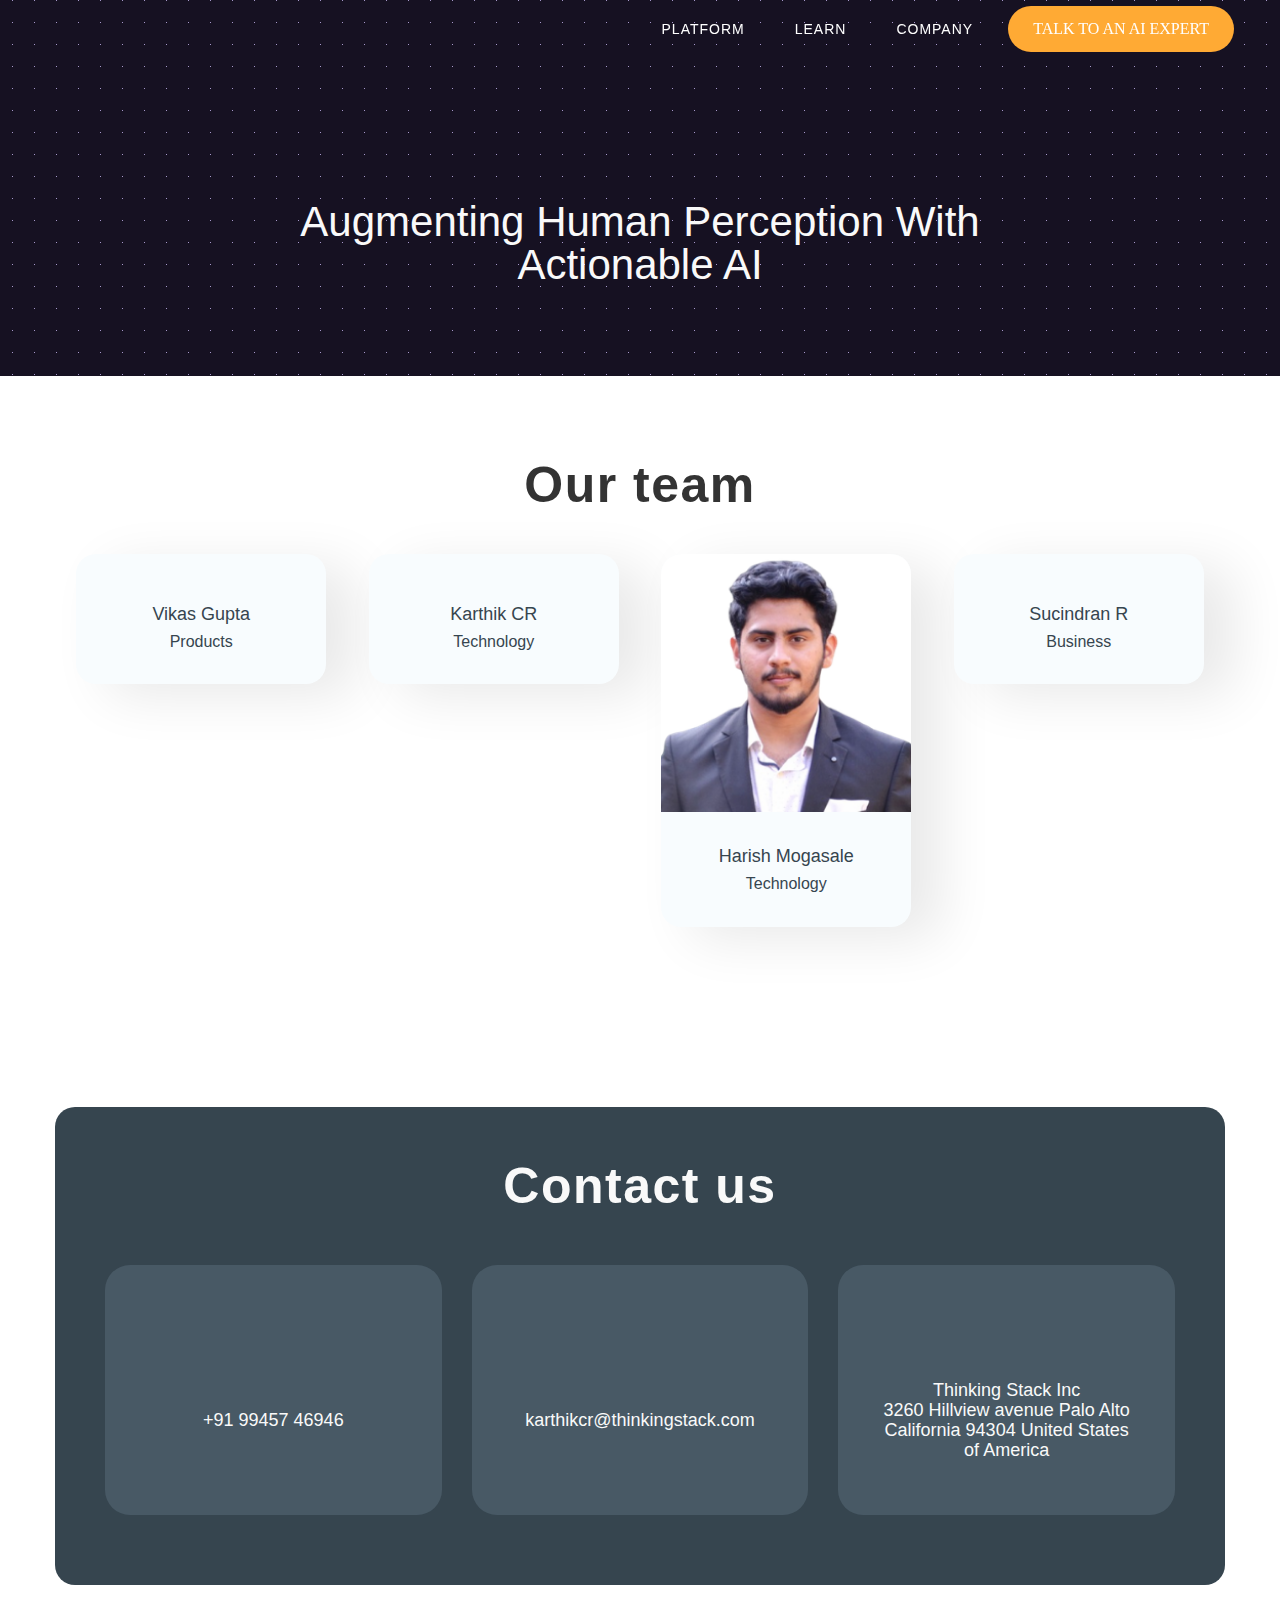
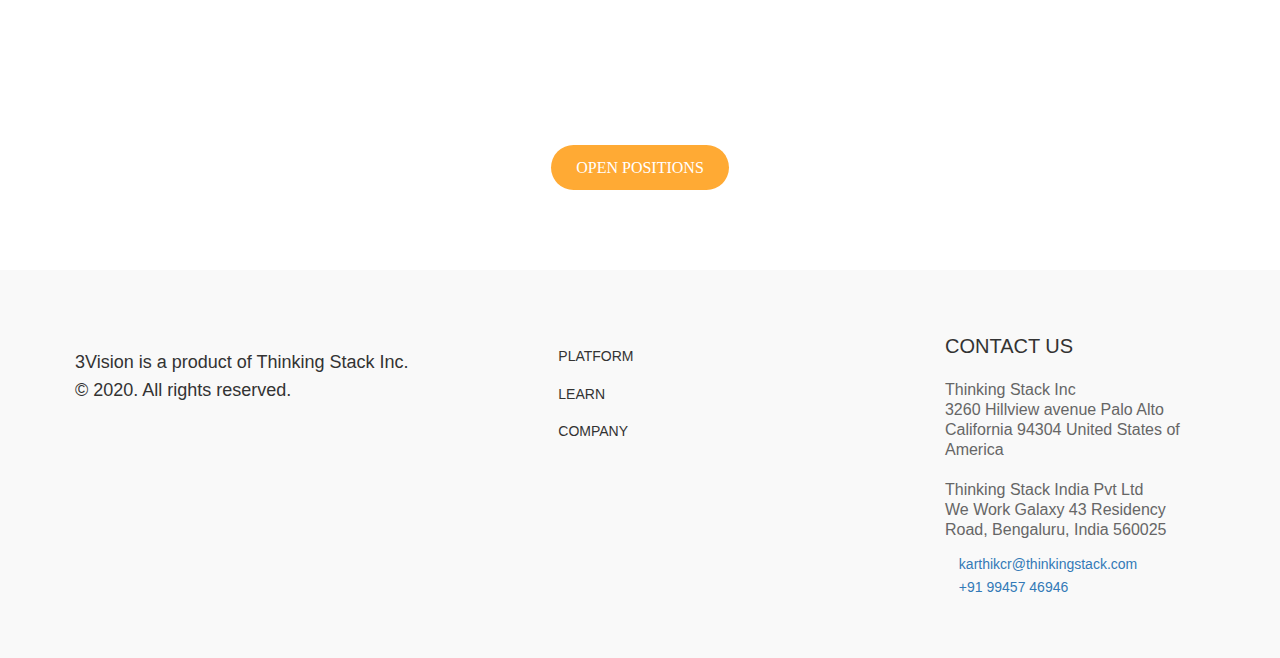
==== company.html @ eea542b2 "up" ====
<!DOCTYPE html>
<html lang="en">

<head>
    <meta charset="UTF-8">
    <meta name="viewport" content="width=device-width, initial-scale=1.0">
    <link rel="stylesheet" href="css/style.css">

    <script src="./js/jquery-1.12.4.js"></script>
    <script src="./js/jquery-ui.js"></script>
    <script src="./js/cutsom.js"></script>
    <title>3VisionAI</title>

</head>

<body>
    <div class="contain">
        <div class="header-about">

            <nav id="navbar">
    <ul class="menu">
        <li class="logo"><a href="./index.html"><img src="./img/logo.png" class="logo" alt=""></a></li>
        <li class="item"><a href="#">Platform</a></li>
        <li class="item"><a href="./index.html#capabilities">Learn</a></li>
        <li class="item"><a href="./company.html">Company</a></li>
        <li class="item btn-main"><a class="btn-main" href="#"><button>Talk to an AI Expert</button> </a></li>
        <li class="toggle"><span class="bars"></span></li>
    </ul>

</nav>

            <div class="banner-content">
                <!-- <div class="banner-title">3Vision</div> -->
                <div class="banner-desc">Augmenting Human Perception With Actionable AI</div>
            </div>
        </div>

        <section class="team">
            <h3 class="heading-main">Our team</h3>

            <div class="container m-t-4">

                <div class="row">


                    <div class="col-sm-3">
                        <div class="team-card">
                            <img src="./img/company/1.png" alt="" width="250px">
                            <div class="member-info">
                                <div class="member-name">
                                    Vikas Gupta
                                </div>
                                <div class="member-role">
                                    Products
                                </div>
                            </div>
                        </div>
                    </div>
                    <div class="col-sm-3">
                        <div class="team-card">
                            <img src="./img/company/2.png" alt="" width="250px">
                            <div class="member-info">
                                <div class="member-name">
                                    Karthik CR
                                </div>
                                <div class="member-role">
                                    Technology
                                </div>
                            </div>
                        </div>
                    </div>
                    <div class="col-sm-3">
                        <div class="team-card">
                            <img src="./img/company/4.png" alt="" width="250px">
                            <div class="member-info">
                                <div class="member-name">
                                    Harish Mogasale
                                </div>
                                <div class="member-role">
                                    Technology
                                </div>
                            </div>
                        </div>
                    </div>
                    <div class="col-sm-3">
                        <div class="team-card">
                            <img src="./img/company/3.png" alt="" width="250px">
                            <div class="member-info">
                                <div class="member-name">
                                    Sucindran R
                                </div>
                                <div class="member-role">
                                    Business
                                </div>
                            </div>
                        </div>
                    </div>

                </div>

            </div>


        </section>

        <section class="contact">
            <div class="container p-t-5 p-r-5 p-b-5 p-l-5">
                <h3 class="heading-main m-b-5">Contact us</h3>
                <div class="row">
                    <div class="col-sm-4">
                        <div class="contact-card">
                            <img src="./img/about/icons/communications.svg" alt="">
                            <div class="tele">+91 99457 46946</div>
                            <!-- <div class="tele">+91 9632153588</div> -->

                        </div>
                    </div>

                    <div class="col-sm-4">
                        <div class="contact-card">
                            <img src="./img/about/icons/note.svg" alt="">
                            <div class="tele">karthikcr@thinkingstack.com</div>
                            <!-- <div class="tele">+support@thinkingstack.com</div> -->
                        </div>
                    </div>

                    <div class="col-sm-4">
                        <div class="contact-card">
                            <img src="./img/about/icons/pointer.svg" alt="">
                            <div class="tele">
                                Thinking Stack Inc<br>
                                3260 Hillview avenue
                                Palo Alto California 94304
                                United States of America
                            </div>


                        </div>
                    </div>
                </div>

            </div>
        </section>

        <section class="open-positions">

            <a class="btn-main" href="https://angel.co/company/thinking-stack"><button>Open Positions</button> </a>

        </section>

        <div class="footer">
    <div class="container-fluid">
        <div class="row">
            <div class="col-sm-4">
                <div class="footer-sec-1">
                    <img class="logo-footer" src="img/logo.png" alt="">
                    <div class="footer-para">
                        3Vision is a product of Thinking Stack Inc.
                        <br>
                        &copy; 2020. All rights reserved.
                    </div>
                    <div class="footer-social">
                        <img src="./img/social-icons/twitter.svg" alt="">
                        <img src="./img/social-icons/linkedin.svg" alt="">
                    </div>
                </div>
            </div>
            <div class="col-sm-offset-1 col-sm-2">
                <div class="footer-sec-2">
                    <div class="site-links">
                        <ul>
                            <li><a href="#">Platform</a></li>
                            <li><a href="#">Learn</a></li>
                            <li><a href="company.html">Company</a></li>
                        </ul>
                    </div>
                </div>
            </div>
            <div class="col-sm-offset-2 col-sm-3">
                <div class="footer-sec-3">
                    <div class="contact-us-container">
                        <div class="contact-text">Contact Us</div>
                        <div class="address">
                            Thinking Stack Inc<br>
                            3260 Hillview avenue
                            Palo Alto California 94304
                            United States of America
                            <br><br>
                            Thinking Stack India Pvt Ltd<br>
                            We Work Galaxy
                            43 Residency Road, Bengaluru, India 560025
                        </div>
                        <div class="contact-option">
                            <div class="email">
                                <span class="m-r-1"><img src="img/contact-icons/close-envelope.svg" alt=""></span>
                                <a href="mailto:karthikcr@thinkingstack.com">karthikcr@thinkingstack.com</a>
                            </div>
                            <div class="tele">
                                <span class="m-r-1"><img src="img/contact-icons/old-typical-phone.svg" alt=""></span>
                                <a href="tel:+91 99457 46946">+91 99457 46946</a>

                            </div>
                        </div>
                    </div>
                </div>
            </div>
        </div>
    </div>
</div>

    </div>
</body>
---- css/style.css ----
/*media query manager


0-600px mobile
600-900px tablet
900-1200px tablet landscape
1200-1800 laptops
1800+ big desktops

*/
/* 
Colors

*/
@font-face {
  font-family: Proxima;
  src: url(./fonts/regular.ttf); }

@font-face {
  font-family: Proxima-semi;
  src: url(./fonts/semi.otf); }

@font-face {
  font-family: Proxima-bold;
  src: url(./fonts/bold.otf); }

@font-face {
  font-family: Proxima-extra;
  src: url(./fonts/extra.otf); }

:root {
  --color-primary:#ffaa34;
  --color-secondary:#0a6cf4;
  --color-black:#333333;
  --shadow-light:box-shadow: 30px 12px 54px 0px rgba(0,0,0,0.09); }

* {
  padding: 0;
  margin: 0; }

*,
*::before,
*::after {
  box-sizing: inherit; }

html {
  box-sizing: border-box;
  font-size: 62.5%; }
  @media (max-width: 75em) {
    html {
      font-size: 56.25%; } }
  @media (max-width: 56.25em) {
    html {
      font-size: 50%; } }
  @media (min-width: 112.5em) {
    html {
      font-size: 75%; } }

body {
  font-family: "Proxima",Arial,sans-serif;
  line-height: 1.6;
  color: var(--color-black); }

.m-t-1 {
  margin-top: 1rem !important; }

.p-t-1 {
  padding-top: 1rem !important; }

.m-b-1 {
  margin-bottom: 1rem !important; }

.p-b-1 {
  padding-bottom: 1rem !important; }

.m-l-1 {
  margin-left: 1rem !important; }

.p-l-1 {
  padding-left: 1rem !important; }

.m-r-1 {
  margin-right: 1rem !important; }

.p-r-1 {
  padding-right: 1rem !important; }

.m-t-2 {
  margin-top: 2rem !important; }

.p-t-2 {
  padding-top: 2rem !important; }

.m-b-2 {
  margin-bottom: 2rem !important; }

.p-b-2 {
  padding-bottom: 2rem !important; }

.m-l-2 {
  margin-left: 2rem !important; }

.p-l-2 {
  padding-left: 2rem !important; }

.m-r-2 {
  margin-right: 2rem !important; }

.p-r-2 {
  padding-right: 2rem !important; }

.m-t-3 {
  margin-top: 3rem !important; }

.p-t-3 {
  padding-top: 3rem !important; }

.m-b-3 {
  margin-bottom: 3rem !important; }

.p-b-3 {
  padding-bottom: 3rem !important; }

.m-l-3 {
  margin-left: 3rem !important; }

.p-l-3 {
  padding-left: 3rem !important; }

.m-r-3 {
  margin-right: 3rem !important; }

.p-r-3 {
  padding-right: 3rem !important; }

.m-t-4 {
  margin-top: 4rem !important; }

.p-t-4 {
  padding-top: 4rem !important; }

.m-b-4 {
  margin-bottom: 4rem !important; }

.p-b-4 {
  padding-bottom: 4rem !important; }

.m-l-4 {
  margin-left: 4rem !important; }

.p-l-4 {
  padding-left: 4rem !important; }

.m-r-4 {
  margin-right: 4rem !important; }

.p-r-4 {
  padding-right: 4rem !important; }

.m-t-5 {
  margin-top: 5rem !important; }

.p-t-5 {
  padding-top: 5rem !important; }

.m-b-5 {
  margin-bottom: 5rem !important; }

.p-b-5 {
  padding-bottom: 5rem !important; }

.m-l-5 {
  margin-left: 5rem !important; }

.p-l-5 {
  padding-left: 5rem !important; }

.m-r-5 {
  margin-right: 5rem !important; }

.p-r-5 {
  padding-right: 5rem !important; }

.m-t-6 {
  margin-top: 6rem !important; }

.p-t-6 {
  padding-top: 6rem !important; }

.m-b-6 {
  margin-bottom: 6rem !important; }

.p-b-6 {
  padding-bottom: 6rem !important; }

.m-l-6 {
  margin-left: 6rem !important; }

.p-l-6 {
  padding-left: 6rem !important; }

.m-r-6 {
  margin-right: 6rem !important; }

.p-r-6 {
  padding-right: 6rem !important; }

.m-t-7 {
  margin-top: 7rem !important; }

.p-t-7 {
  padding-top: 7rem !important; }

.m-b-7 {
  margin-bottom: 7rem !important; }

.p-b-7 {
  padding-bottom: 7rem !important; }

.m-l-7 {
  margin-left: 7rem !important; }

.p-l-7 {
  padding-left: 7rem !important; }

.m-r-7 {
  margin-right: 7rem !important; }

.p-r-7 {
  padding-right: 7rem !important; }

.m-t-8 {
  margin-top: 8rem !important; }

.p-t-8 {
  padding-top: 8rem !important; }

.m-b-8 {
  margin-bottom: 8rem !important; }

.p-b-8 {
  padding-bottom: 8rem !important; }

.m-l-8 {
  margin-left: 8rem !important; }

.p-l-8 {
  padding-left: 8rem !important; }

.m-r-8 {
  margin-right: 8rem !important; }

.p-r-8 {
  padding-right: 8rem !important; }

.m-t-9 {
  margin-top: 9rem !important; }

.p-t-9 {
  padding-top: 9rem !important; }

.m-b-9 {
  margin-bottom: 9rem !important; }

.p-b-9 {
  padding-bottom: 9rem !important; }

.m-l-9 {
  margin-left: 9rem !important; }

.p-l-9 {
  padding-left: 9rem !important; }

.m-r-9 {
  margin-right: 9rem !important; }

.p-r-9 {
  padding-right: 9rem !important; }

.m-t-10 {
  margin-top: 10rem !important; }

.p-t-10 {
  padding-top: 10rem !important; }

.m-b-10 {
  margin-bottom: 10rem !important; }

.p-b-10 {
  padding-bottom: 10rem !important; }

.m-l-10 {
  margin-left: 10rem !important; }

.p-l-10 {
  padding-left: 10rem !important; }

.m-r-10 {
  margin-right: 10rem !important; }

.p-r-10 {
  padding-right: 10rem !important; }

.contain {
  overflow: hidden; }

.header-main {
  height: 90vh;
  background: linear-gradient(to bottom, rgba(95, 95, 95, 0.5), rgba(94, 94, 94, 0.3)), url("../img/header.png");
  background-size: cover;
  background-position: top;
  background-repeat: no-repeat;
  display: flex;
  flex-flow: column;
  transition: all ease 0.3s;
  animation: breath 20s ease;
  animation-iteration-count: infinite; }
  @media (max-width: 37.5em) {
    .header-main {
      animation: none; } }

.header-about {
  display: flex;
  flex-flow: column;
  background: linear-gradient(90deg, #161122 21px, transparent 1%) center, linear-gradient(#161122 21px, transparent 1%) center, #a799cc;
  background-size: 22px 22px; }
  .header-about .banner-content .banner-desc {
    margin-top: 20rem;
    margin-bottom: 9rem;
    color: #f9f9f9;
    text-shadow: none; }

section {
  padding: 8rem 0; }

.open-positions {
  text-align: center; }

.footer {
  background-color: #f9f9f9;
  text-align: center;
  padding: 6rem; }
  .footer .logo-footer {
    height: 4rem; }
  .footer .footer-sec-1 {
    text-align: left; }
  .footer .footer-sec-2 {
    text-align: center; }
  .footer .footer-sec-3 {
    text-align: left; }

section.contact .container {
  background: #36454f;
  color: #f9f9f9;
  border-radius: 2rem; }

section.discover {
  padding-bottom: 0; }

details {
  width: 90%;
  min-height: 5px;
  padding: 4.5rem;
  margin: 0 auto;
  position: relative;
  font-size: 1.6rem;
  border: 1px solid rgba(0, 0, 0, 0.1);
  border-radius: 15px;
  box-sizing: border-box;
  transition: all .3s; }

details + details {
  margin-top: 20px; }

details[open] {
  min-height: 50px;
  background-color: #f6f7f8;
  box-shadow: 2px 2px 20px rgba(0, 0, 0, 0.2); }

details p {
  color: #96999d;
  font-weight: 300;
  word-wrap: break-word; }

summary {
  display: flex;
  justify-content: space-between;
  align-items: center;
  font-weight: 500;
  cursor: pointer; }

summary:focus {
  outline: none; }

summary::-webkit-details-marker {
  display: none; }

.control-icon {
  fill: rebeccapurple;
  transition: .3s ease;
  pointer-events: none;
  float: right; }

.control-icon::after {
  clear: both; }

.control-icon-close {
  display: none; }

details[open] .control-icon-close {
  display: initial;
  transition: .3s ease; }

details[open] .control-icon-expand {
  display: none; }

.scrolled {
  background: white !important;
  -webkit-box-shadow: 0 0 30px 0 rgba(0, 0, 0, 0.1);
  -moz-box-shadow: 0 0 30px 0 rgba(0, 0, 0, 0.1);
  box-shadow: 0 0 30px 0 rgba(0, 0, 0, 0.1); }
  .scrolled .menu a {
    color: #333333; }
  .scrolled .bars,
  .scrolled .bars:before,
  .scrolled .bars:after {
    background: #333333 !important; }

.unscrolled-active {
  background: white !important;
  -webkit-box-shadow: 0 0 30px 0 rgba(0, 0, 0, 0.1);
  -moz-box-shadow: 0 0 30px 0 rgba(0, 0, 0, 0.1);
  box-shadow: 0 0 30px 0 rgba(0, 0, 0, 0.1); }
  .unscrolled-active .menu a {
    color: #333333; }
  .unscrolled-active .bars,
  .unscrolled-active .bars:before,
  .unscrolled-active .bars:after {
    background: #333333 !important; }

nav {
  position: fixed;
  width: 100%;
  z-index: 100;
  background: rgba(255, 255, 255, 0);
  padding: 0rem 4rem; }
  nav .logo {
    height: 3rem;
    padding: 0 !important; }
  nav .menu {
    list-style-type: none; }
    nav .menu li {
      font-size: 1.4rem;
      padding: 1.5rem 2.5rem; }
    nav .menu a {
      text-decoration: none;
      text-transform: uppercase;
      color: #fff;
      display: block;
      letter-spacing: 1px;
      font-family: "Proxima-semi", Arial, sans-serif; }
      nav .menu a:hover {
        color: #ffaa34;
        text-decoration: none; }
    nav .menu .btn-main {
      padding: 0.3rem;
      padding-left: .5rem; }

.menu {
  display: flex;
  flex-wrap: wrap;
  justify-content: space-between;
  align-items: center; }

.item {
  width: 100%;
  text-align: center;
  display: none; }

.item.active {
  display: block; }

.toggle {
  cursor: pointer; }

/* Mobile menu */
.menu {
  display: flex;
  flex-wrap: wrap;
  justify-content: space-between;
  align-items: center; }

.toggle {
  order: 1; }

.item.button {
  order: 2; }

.item {
  width: 100%;
  text-align: center;
  order: 3;
  display: none; }

.item.active {
  display: block; }

/* Navbar Toggle */
.toggle {
  cursor: pointer; }

.bars {
  background: #fff;
  display: inline-block;
  height: 2px;
  position: relative;
  transition: all 0.2s ease-out;
  width: 18px; }

.bars:before,
.bars:after {
  background: #fff;
  content: "";
  display: block;
  height: 100%;
  position: absolute;
  transition: all 0.2s ease-out;
  width: 100%; }

.bars:before {
  top: 5px; }

.bars:after {
  top: -5px; }

/* Tablet menu */
@media all and (min-width: 468px) {
  .menu {
    justify-content: center; }
  .logo {
    flex: 1; }
  .item.button {
    width: auto;
    order: 1;
    display: block; }
  .toggle {
    order: 2; }
  .button.secondary {
    border: 0; }
  .button a {
    padding: 7.5px 15px;
    background: teal;
    border: 1px #006d6d solid;
    border-radius: 50em; }
  .button.secondary a {
    background: transparent; }
  .button a:hover {
    text-decoration: none;
    transition: all 0.25s; }
  .button:not(.secondary) a:hover {
    background: #006d6d;
    border-color: #005959; }
  .button.secondary a:hover {
    color: #ddd; } }

/* Desktop menu */
@media all and (min-width: 768px) {
  .item {
    display: block;
    width: auto; }
  .toggle {
    display: none; }
  .logo {
    order: 0; }
  .item {
    order: 1; }
  .button {
    order: 2; }
  .menu li {
    padding: 15px 10px; }
  .menu li.button {
    padding-right: 0; } }

.card-know-more:hover .know-more-content {
  opacity: 1;
  top: 0; }

.know-more-content {
  z-index: 40;
  height: 100%;
  top: -100rem;
  left: 0;
  opacity: 1;
  letter-spacing: 0.1px;
  line-height: 1.2;
  padding: 5px;
  position: absolute;
  transition: all .7s ease-in-out;
  color: #ffffff;
  background-image: -webkit-gradient(linear, left top, left bottom, from(rgba(0, 0, 0, 0.7)), to(rgba(0, 0, 0, 0.95))); }
  .know-more-content .bold {
    font-weight: bolder;
    font-size: 1.8rem;
    color: var(--color-primary);
    font-family: "Proxima-semi", Arial, sans-serif; }

.box {
  position: relative; }

hr.soften {
  height: 1px;
  background-image: -webkit-linear-gradient(left, rgba(255, 255, 255, 0), rgba(255, 255, 255, 0.8), rgba(255, 255, 255, 0));
  background-image: -moz-linear-gradient(left, rgba(255, 255, 255, 0), rgba(255, 255, 255, 0.8), rgba(255, 255, 255, 0));
  background-image: -ms-linear-gradient(left, rgba(255, 255, 255, 0), rgba(255, 255, 255, 0.8), rgba(255, 255, 255, 0));
  background-image: -o-linear-gradient(left, rgba(255, 255, 255, 0), rgba(255, 255, 255, 0.8), rgba(255, 255, 255, 0));
  border: 0; }

  .plus-container{
    position: relative;
}

.plus {
    display: flex;
    justify-content: end;
    width:20px;
    height:20px;
    background:
            linear-gradient(#fff,#fff),
            linear-gradient(#fff,#fff),
            #0a6cf4;
    background-position:center;
    background-size: 50% 2px,2px 50%; /*thickness = 2px, length = 50% (25px)*/
    background-repeat:no-repeat;
    border-radius:50%;
    background-color: #0a6cf4;
    transition: transform 0.2s;
    -webkit-transition: -webkit-transform 0.2s;
    cursor: pointer;
    z-index: 20;
}

.highlights_img{
  max-height: 30rem;
}

.ring {
    z-index: 10;
    position: absolute;
    top: -5px;
    left: -5px;
    vertical-align: baseline;
    background: rgba(10, 108, 244, 0.3);
    -webkit-border-radius: 30px;
    height: 30px;
    width: 30px;
    -webkit-animation: pulsate 3s cubic-bezier(0.2,1,0.2,1) infinite;
    animation: pulsate 3s cubic-bezier(0.2,1,0.2,1) infinite;
    -webkit-animation-iteration-count: infinite;
    opacity: 0.0
}
@-webkit-keyframes pulsate {
    0% {-webkit-transform: scale(0.1, 0.1); opacity: 0.0;}
    50% {opacity: 1.0;}
    100% {-webkit-transform: scale(1.2, 1.2); opacity: 0.0;}
}

.btn-main button {
  background-color: #ffaa34;
  padding: 10px 25px;
  border: none;
  font-size: 1.6rem;
  font-weight: 500;
  border-radius: 25px;
  cursor: pointer;
  transition: all 0.3s ease 0s;
  text-transform: uppercase;
  color: #fff;
  font-family: "Proxima"; }

.heading-main {
  text-align: center;
  font-size: 5rem;
  font-family: "Proxima-extra", Arial, sans-serif;
  letter-spacing: 1.5px;
  line-height: normal;
  margin: auto; }

.para-main {
  font-size: 2rem;
  text-align: center;
  word-wrap: break-word;
  max-width: 110rem;
  margin: 1rem auto;
  color: #333333;
  line-height: 3rem;
padding: 1rem; }

.itelligence-container {
  display: flex;
  align-items: center;
  justify-content: center; }

.itelligence-items {
  box-shadow: 30px 12px 54px 0px rgba(0, 0, 0, 0.09);
  background-color: #f8fcfe;
  padding: 3rem;
  width: 35rem;
  border-radius: 30px;
  margin: 2rem 2.5rem;
  transition: all 0.3s; }
  .itelligence-items:hover {
    transform: scale(1.1); }
  .itelligence-items img {
    margin: 2.3rem auto; }
  .itelligence-items p {
    margin: 1.5rem 0;
    font-size: 1.6rem;
    line-height: 2.3rem; }
    .itelligence-items p.intelligence-heading{
    font-family: "Proxima-bold", Arial, sans-serif;
    margin-top: 0;
    font-size: 1.8rem;
    }
    .itelligence-items div.intelligence-tags{
      /* margin-top: 1.5rem; */
    }
    .itelligence-items p.intelligence-tag{
      display: inline-block;
      color: #668C9E;
      border: 1.2px solid #668C9E;
      border-radius: 50px;
      text-transform: uppercase;
      font-size: 1.2rem;
    font-family: "Proxima", Arial, sans-serif;
    padding: .3rem .5rem;
    margin: .2rem;
    line-height: normal;

    }

.tabs {
  text-align: center; }
  .tabs ul.ui-tabs-nav {
    width: fit-content;
    margin: 0 auto; }
    .tabs ul.ui-tabs-nav li {
      display: inline-block;
      margin: 0 1.5rem;
      transition: all ease 0.3s; }
      .tabs ul.ui-tabs-nav li a {
        font-size: 1.4rem;
        text-decoration: none;
        color: #666;
        text-transform: uppercase;
        text-align: center;
        line-height: 4rem; }
        .tabs ul.ui-tabs-nav li a:hover, .tabs ul.ui-tabs-nav li a:active {
          color: #0a6cf4; }
        .tabs ul.ui-tabs-nav li a::after {
          content: "";
          display: block;
          width: 0;
          height: 2px;
          background: #0a6cf4;
          transition: width 0.3s; }
        .tabs ul.ui-tabs-nav li a:hover::after {
          width: 100%; }
    .tabs ul.ui-tabs-nav .ui-state-active a {
      color: #0a6cf4; }
      .tabs ul.ui-tabs-nav .ui-state-active a::after {
        content: "";
        display: block;
        width: 100%;
        height: 2px;
        background: #0a6cf4; }
  .tabs .tab-content {
    margin-top: 5rem; }

.tabs-white {
  text-align: center; }
  .tabs-white ul.ui-tabs-nav {
    box-shadow: 0px 11px 14px 0px rgba(0, 0, 0, 0.09);
    width: fit-content;
    margin: auto;
    padding: 0 2rem; }
    .tabs-white ul.ui-tabs-nav li {
      margin: 0 1.5rem; }
      .tabs-white ul.ui-tabs-nav li a {
        line-height: 4rem; }

.box {
  box-shadow: 0px 11px 14px 0px rgba(0, 0, 0, 0.09);
  border-radius: 0 0 5rem 5rem;
  background-color: #f8fcfe;
  margin: 2rem auto;
  width: 35rem;
  height: 45rem;
  overflow: hidden;
  transition: all 0.3s ease; }
  .box .card-img {
    height: 21rem;
    background-color: #f8fcfe; }
  .box .card-title {
    margin: 3rem 3rem 0 3rem;
    font-size: 1.8rem;
    color: #333333;
    text-align: left;
    text-transform: uppercase;
    font-family: "Proxima-semi", Arial, sans-serif;
    height: 7.8rem; }
  .box .card-desc {
    color: #333333;
    font-size: 1.6rem;
    text-align: left;
    margin-left: 3rem;
    margin-right: 3rem;
    line-height: 2rem;
    height: 8rem;
    text-align: justify; }
  .box .card-know-more {
    text-align: center;
    padding: 1.5rem;
    margin: auto;
    width: fit-content;
    cursor: pointer; }

.know-more {
  color: #ffaa34;
  font-size: 1.6rem; }

.team-card {
  overflow: hidden;
  margin: auto;
  border-radius: 20px;
  max-width: 250px;
  -webkit-box-shadow: 30px 12px 54px 0px rgba(0, 0, 0, 0.09);
  -moz-box-shadow: 30px 12px 54px 0px rgba(0, 0, 0, 0.09);
  box-shadow: 30px 12px 54px 0px rgba(0, 0, 0, 0.09);
  margin-bottom: 2rem;
  background: #f8fcfe; }
  .team-card .member-info {
    text-align: center;
    color: #36454f;
    margin: 30px 0; }
    .team-card .member-info .member-name {
      font-family: "Proxima-bold", Arial, sans-serif;
      font-size: 1.8rem; }
    .team-card .member-info .member-role {
      font-size: 1.6rem; }

.contact-card {
  text-align: center;
  background: #485965;
  border-radius: 2.5rem;
  display: flex;
  flex: 1;
  flex-direction: column;
  align-items: center;
  height: 25rem;
  justify-content: center;
  margin-bottom: 2rem; }
  .contact-card img {
    padding: 3rem; }
  .contact-card .tele {
    font-size: 1.8rem;
    max-width: 25rem;
    line-height: 2rem; }

.discover-card {
  box-shadow: 0px 11px 15px 0px rgba(0, 0, 0, 0.09);
  border-radius: 2px;
  background-color: #f8fcfe;
  margin: 2rem auto;
  height: 20rem;
  overflow: hidden;
  transition: all 0.3s ease;
  font-size: 2rem;
  text-align: center;
  display: flex;
  flex-direction: column;
  align-items: center; }
  .discover-card .content {
    margin: auto;
    width: 95%; }
  .discover-card .bold {
    font-size: 2.5rem;
    font-weight: 900;
    color: #0a6cf4;
    font-family: "Proxima-bold", Arial, sans-serif; }
  .discover-card:hover {
    transform: scale(1.1); }

@keyframes rotate {
  100% {
    transform: rotate(1turn); } }

/*!
 * Bootstrap v3.3.7 (https://getbootstrap.com)
 * Copyright 2011-2016 Twitter, Inc.
 * Licensed under MIT (https://github.com/twbs/bootstrap/blob/master/LICENSE)
 */
/*!
 * Generated using the Bootstrap Customizer (https://getbootstrap.com/customize/?id=3480420b1bdb271445f091b053f499d7)
 * Config saved to config.json and https://gist.github.com/3480420b1bdb271445f091b053f499d7
 */
/*!
 * Bootstrap v3.3.7 (https://getbootstrap.com)
 * Copyright 2011-2016 Twitter, Inc.
 * Licensed under MIT (https://github.com/twbs/bootstrap/blob/master/LICENSE)
 */
/*! normalize.css v3.0.3 | MIT License | github.com/necolas/normalize.css */
html {
  font-family: sans-serif;
  -ms-text-size-adjust: 100%;
  -webkit-text-size-adjust: 100%; }

body {
  margin: 0; }

article,
aside,
details,
figcaption,
figure,
footer,
header,
hgroup,
main,
menu,
nav,
section,
summary {
  display: block; }

audio,
canvas,
progress,
video {
  display: inline-block;
  vertical-align: baseline; }

audio:not([controls]) {
  display: none;
  height: 0; }

[hidden],
template {
  display: none; }

a {
  background-color: transparent; }

a:active,
a:hover {
  outline: 0; }

abbr[title] {
  border-bottom: 1px dotted; }

b,
strong {
  font-weight: bold; }

dfn {
  font-style: italic; }

h1 {
  font-size: 2em;
  margin: 0.67em 0; }

mark {
  background: #ff0;
  color: #000; }

small {
  font-size: 80%; }

sub,
sup {
  font-size: 75%;
  line-height: 0;
  position: relative;
  vertical-align: baseline; }

sup {
  top: -0.5em; }

sub {
  bottom: -0.25em; }

img {
  border: 0; }

svg:not(:root) {
  overflow: hidden; }

figure {
  margin: 1em 40px; }

hr {
  -webkit-box-sizing: content-box;
  -moz-box-sizing: content-box;
  box-sizing: content-box;
  height: 0; }

pre {
  overflow: auto; }

code,
kbd,
pre,
samp {
  font-family: monospace, monospace;
  font-size: 1em; }

button,
input,
optgroup,
select,
textarea {
  color: inherit;
  font: inherit;
  margin: 0; }

button {
  overflow: visible; }

button,
select {
  text-transform: none; }

button,
html input[type="button"],
input[type="reset"],
input[type="submit"] {
  -webkit-appearance: button;
  cursor: pointer; }

button[disabled],
html input[disabled] {
  cursor: default; }

button::-moz-focus-inner,
input::-moz-focus-inner {
  border: 0;
  padding: 0; }

input {
  line-height: normal; }

input[type="checkbox"],
input[type="radio"] {
  -webkit-box-sizing: border-box;
  -moz-box-sizing: border-box;
  box-sizing: border-box;
  padding: 0; }

input[type="number"]::-webkit-inner-spin-button,
input[type="number"]::-webkit-outer-spin-button {
  height: auto; }

input[type="search"] {
  -webkit-appearance: textfield;
  -webkit-box-sizing: content-box;
  -moz-box-sizing: content-box;
  box-sizing: content-box; }

input[type="search"]::-webkit-search-cancel-button,
input[type="search"]::-webkit-search-decoration {
  -webkit-appearance: none; }

fieldset {
  border: 1px solid #c0c0c0;
  margin: 0 2px;
  padding: 0.35em 0.625em 0.75em; }

legend {
  border: 0;
  padding: 0; }

textarea {
  overflow: auto; }

optgroup {
  font-weight: bold; }

table {
  border-collapse: collapse;
  border-spacing: 0; }

td,
th {
  padding: 0; }

input,
button,
select,
textarea {
  font-family: inherit;
  font-size: inherit;
  line-height: inherit; }

a {
  color: #337ab7;
  text-decoration: none; }

a:hover,
a:focus {
  color: #23527c;
  text-decoration: underline; }

a:focus {
  outline: none; }

figure {
  margin: 0; }

img {
  vertical-align: middle; }

.img-responsive {
  display: block;
  max-width: 100%;
  height: auto; }

.img-rounded {
  border-radius: 6px; }

.img-thumbnail {
  padding: 4px;
  line-height: 1.42857143;
  background-color: #ffffff;
  border: 1px solid #dddddd;
  border-radius: 4px;
  -webkit-transition: all 0.2s ease-in-out;
  -o-transition: all 0.2s ease-in-out;
  transition: all 0.2s ease-in-out;
  display: inline-block;
  max-width: 100%;
  height: auto; }

.img-circle {
  border-radius: 50%; }

hr {
  margin-top: 20px;
  margin-bottom: 20px;
  border: 0;
  border-top: 1px solid #eeeeee; }

.sr-only {
  position: absolute;
  width: 1px;
  height: 1px;
  margin: -1px;
  padding: 0;
  overflow: hidden;
  clip: rect(0, 0, 0, 0);
  border: 0; }

.sr-only-focusable:active,
.sr-only-focusable:focus {
  position: static;
  width: auto;
  height: auto;
  margin: 0;
  overflow: visible;
  clip: auto; }

[role="button"] {
  cursor: pointer; }

.container {
  margin-right: auto;
  margin-left: auto;
  padding-left: 15px;
  padding-right: 15px; }

@media (min-width: 768px) {
  .container {
    width: 750px; } }

@media (min-width: 992px) {
  .container {
    width: 970px; } }

@media (min-width: 1200px) {
  .container {
    width: 1170px; } }

.container-fluid {
  margin-right: auto;
  margin-left: auto;
  padding-left: 15px;
  padding-right: 15px; }

.row {
  margin-left: -15px;
  margin-right: -15px; }

.col-xs-1, .col-sm-1, .col-md-1, .col-lg-1, .col-xs-2, .col-sm-2, .col-md-2, .col-lg-2, .col-xs-3, .col-sm-3, .col-md-3, .col-lg-3, .col-xs-4, .col-sm-4, .col-md-4, .col-lg-4, .col-xs-5, .col-sm-5, .col-md-5, .col-lg-5, .col-xs-6, .col-sm-6, .col-md-6, .col-lg-6, .col-xs-7, .col-sm-7, .col-md-7, .col-lg-7, .col-xs-8, .col-sm-8, .col-md-8, .col-lg-8, .col-xs-9, .col-sm-9, .col-md-9, .col-lg-9, .col-xs-10, .col-sm-10, .col-md-10, .col-lg-10, .col-xs-11, .col-sm-11, .col-md-11, .col-lg-11, .col-xs-12, .col-sm-12, .col-md-12, .col-lg-12 {
  position: relative;
  min-height: 1px;
  padding-left: 15px;
  padding-right: 15px; }

.col-xs-1, .col-xs-2, .col-xs-3, .col-xs-4, .col-xs-5, .col-xs-6, .col-xs-7, .col-xs-8, .col-xs-9, .col-xs-10, .col-xs-11, .col-xs-12 {
  float: left; }

.col-xs-12 {
  width: 100%; }

.col-xs-11 {
  width: 91.66666667%; }

.col-xs-10 {
  width: 83.33333333%; }

.col-xs-9 {
  width: 75%; }

.col-xs-8 {
  width: 66.66666667%; }

.col-xs-7 {
  width: 58.33333333%; }

.col-xs-6 {
  width: 50%; }

.col-xs-5 {
  width: 41.66666667%; }

.col-xs-4 {
  width: 33.33333333%; }

.col-xs-3 {
  width: 25%; }

.col-xs-2 {
  width: 16.66666667%; }

.col-xs-1 {
  width: 8.33333333%; }

.col-xs-pull-12 {
  right: 100%; }

.col-xs-pull-11 {
  right: 91.66666667%; }

.col-xs-pull-10 {
  right: 83.33333333%; }

.col-xs-pull-9 {
  right: 75%; }

.col-xs-pull-8 {
  right: 66.66666667%; }

.col-xs-pull-7 {
  right: 58.33333333%; }

.col-xs-pull-6 {
  right: 50%; }

.col-xs-pull-5 {
  right: 41.66666667%; }

.col-xs-pull-4 {
  right: 33.33333333%; }

.col-xs-pull-3 {
  right: 25%; }

.col-xs-pull-2 {
  right: 16.66666667%; }

.col-xs-pull-1 {
  right: 8.33333333%; }

.col-xs-pull-0 {
  right: auto; }

.col-xs-push-12 {
  left: 100%; }

.col-xs-push-11 {
  left: 91.66666667%; }

.col-xs-push-10 {
  left: 83.33333333%; }

.col-xs-push-9 {
  left: 75%; }

.col-xs-push-8 {
  left: 66.66666667%; }

.col-xs-push-7 {
  left: 58.33333333%; }

.col-xs-push-6 {
  left: 50%; }

.col-xs-push-5 {
  left: 41.66666667%; }

.col-xs-push-4 {
  left: 33.33333333%; }

.col-xs-push-3 {
  left: 25%; }

.col-xs-push-2 {
  left: 16.66666667%; }

.col-xs-push-1 {
  left: 8.33333333%; }

.col-xs-push-0 {
  left: auto; }

.col-xs-offset-12 {
  margin-left: 100%; }

.col-xs-offset-11 {
  margin-left: 91.66666667%; }

.col-xs-offset-10 {
  margin-left: 83.33333333%; }

.col-xs-offset-9 {
  margin-left: 75%; }

.col-xs-offset-8 {
  margin-left: 66.66666667%; }

.col-xs-offset-7 {
  margin-left: 58.33333333%; }

.col-xs-offset-6 {
  margin-left: 50%; }

.col-xs-offset-5 {
  margin-left: 41.66666667%; }

.col-xs-offset-4 {
  margin-left: 33.33333333%; }

.col-xs-offset-3 {
  margin-left: 25%; }

.col-xs-offset-2 {
  margin-left: 16.66666667%; }

.col-xs-offset-1 {
  margin-left: 8.33333333%; }

.col-xs-offset-0 {
  margin-left: 0%; }

@media (min-width: 768px) {
  .col-sm-1, .col-sm-2, .col-sm-3, .col-sm-4, .col-sm-5, .col-sm-6, .col-sm-7, .col-sm-8, .col-sm-9, .col-sm-10, .col-sm-11, .col-sm-12 {
    float: left; }
  .col-sm-12 {
    width: 100%; }
  .col-sm-11 {
    width: 91.66666667%; }
  .col-sm-10 {
    width: 83.33333333%; }
  .col-sm-9 {
    width: 75%; }
  .col-sm-8 {
    width: 66.66666667%; }
  .col-sm-7 {
    width: 58.33333333%; }
  .col-sm-6 {
    width: 50%; }
  .col-sm-5 {
    width: 41.66666667%; }
  .col-sm-4 {
    width: 33.33333333%; }
  .col-sm-3 {
    width: 25%; }
  .col-sm-2 {
    width: 16.66666667%; }
  .col-sm-1 {
    width: 8.33333333%; }
  .col-sm-pull-12 {
    right: 100%; }
  .col-sm-pull-11 {
    right: 91.66666667%; }
  .col-sm-pull-10 {
    right: 83.33333333%; }
  .col-sm-pull-9 {
    right: 75%; }
  .col-sm-pull-8 {
    right: 66.66666667%; }
  .col-sm-pull-7 {
    right: 58.33333333%; }
  .col-sm-pull-6 {
    right: 50%; }
  .col-sm-pull-5 {
    right: 41.66666667%; }
  .col-sm-pull-4 {
    right: 33.33333333%; }
  .col-sm-pull-3 {
    right: 25%; }
  .col-sm-pull-2 {
    right: 16.66666667%; }
  .col-sm-pull-1 {
    right: 8.33333333%; }
  .col-sm-pull-0 {
    right: auto; }
  .col-sm-push-12 {
    left: 100%; }
  .col-sm-push-11 {
    left: 91.66666667%; }
  .col-sm-push-10 {
    left: 83.33333333%; }
  .col-sm-push-9 {
    left: 75%; }
  .col-sm-push-8 {
    left: 66.66666667%; }
  .col-sm-push-7 {
    left: 58.33333333%; }
  .col-sm-push-6 {
    left: 50%; }
  .col-sm-push-5 {
    left: 41.66666667%; }
  .col-sm-push-4 {
    left: 33.33333333%; }
  .col-sm-push-3 {
    left: 25%; }
  .col-sm-push-2 {
    left: 16.66666667%; }
  .col-sm-push-1 {
    left: 8.33333333%; }
  .col-sm-push-0 {
    left: auto; }
  .col-sm-offset-12 {
    margin-left: 100%; }
  .col-sm-offset-11 {
    margin-left: 91.66666667%; }
  .col-sm-offset-10 {
    margin-left: 83.33333333%; }
  .col-sm-offset-9 {
    margin-left: 75%; }
  .col-sm-offset-8 {
    margin-left: 66.66666667%; }
  .col-sm-offset-7 {
    margin-left: 58.33333333%; }
  .col-sm-offset-6 {
    margin-left: 50%; }
  .col-sm-offset-5 {
    margin-left: 41.66666667%; }
  .col-sm-offset-4 {
    margin-left: 33.33333333%; }
  .col-sm-offset-3 {
    margin-left: 25%; }
  .col-sm-offset-2 {
    margin-left: 16.66666667%; }
  .col-sm-offset-1 {
    margin-left: 8.33333333%; }
  .col-sm-offset-0 {
    margin-left: 0%; } }

@media (min-width: 992px) {
  .col-md-1, .col-md-2, .col-md-3, .col-md-4, .col-md-5, .col-md-6, .col-md-7, .col-md-8, .col-md-9, .col-md-10, .col-md-11, .col-md-12 {
    float: left; }
  .col-md-12 {
    width: 100%; }
  .col-md-11 {
    width: 91.66666667%; }
  .col-md-10 {
    width: 83.33333333%; }
  .col-md-9 {
    width: 75%; }
  .col-md-8 {
    width: 66.66666667%; }
  .col-md-7 {
    width: 58.33333333%; }
  .col-md-6 {
    width: 50%; }
  .col-md-5 {
    width: 41.66666667%; }
  .col-md-4 {
    width: 33.33333333%; }
  .col-md-3 {
    width: 25%; }
  .col-md-2 {
    width: 16.66666667%; }
  .col-md-1 {
    width: 8.33333333%; }
  .col-md-pull-12 {
    right: 100%; }
  .col-md-pull-11 {
    right: 91.66666667%; }
  .col-md-pull-10 {
    right: 83.33333333%; }
  .col-md-pull-9 {
    right: 75%; }
  .col-md-pull-8 {
    right: 66.66666667%; }
  .col-md-pull-7 {
    right: 58.33333333%; }
  .col-md-pull-6 {
    right: 50%; }
  .col-md-pull-5 {
    right: 41.66666667%; }
  .col-md-pull-4 {
    right: 33.33333333%; }
  .col-md-pull-3 {
    right: 25%; }
  .col-md-pull-2 {
    right: 16.66666667%; }
  .col-md-pull-1 {
    right: 8.33333333%; }
  .col-md-pull-0 {
    right: auto; }
  .col-md-push-12 {
    left: 100%; }
  .col-md-push-11 {
    left: 91.66666667%; }
  .col-md-push-10 {
    left: 83.33333333%; }
  .col-md-push-9 {
    left: 75%; }
  .col-md-push-8 {
    left: 66.66666667%; }
  .col-md-push-7 {
    left: 58.33333333%; }
  .col-md-push-6 {
    left: 50%; }
  .col-md-push-5 {
    left: 41.66666667%; }
  .col-md-push-4 {
    left: 33.33333333%; }
  .col-md-push-3 {
    left: 25%; }
  .col-md-push-2 {
    left: 16.66666667%; }
  .col-md-push-1 {
    left: 8.33333333%; }
  .col-md-push-0 {
    left: auto; }
  .col-md-offset-12 {
    margin-left: 100%; }
  .col-md-offset-11 {
    margin-left: 91.66666667%; }
  .col-md-offset-10 {
    margin-left: 83.33333333%; }
  .col-md-offset-9 {
    margin-left: 75%; }
  .col-md-offset-8 {
    margin-left: 66.66666667%; }
  .col-md-offset-7 {
    margin-left: 58.33333333%; }
  .col-md-offset-6 {
    margin-left: 50%; }
  .col-md-offset-5 {
    margin-left: 41.66666667%; }
  .col-md-offset-4 {
    margin-left: 33.33333333%; }
  .col-md-offset-3 {
    margin-left: 25%; }
  .col-md-offset-2 {
    margin-left: 16.66666667%; }
  .col-md-offset-1 {
    margin-left: 8.33333333%; }
  .col-md-offset-0 {
    margin-left: 0%; } }

@media (min-width: 1200px) {
  .col-lg-1, .col-lg-2, .col-lg-3, .col-lg-4, .col-lg-5, .col-lg-6, .col-lg-7, .col-lg-8, .col-lg-9, .col-lg-10, .col-lg-11, .col-lg-12 {
    float: left; }
  .col-lg-12 {
    width: 100%; }
  .col-lg-11 {
    width: 91.66666667%; }
  .col-lg-10 {
    width: 83.33333333%; }
  .col-lg-9 {
    width: 75%; }
  .col-lg-8 {
    width: 66.66666667%; }
  .col-lg-7 {
    width: 58.33333333%; }
  .col-lg-6 {
    width: 50%; }
  .col-lg-5 {
    width: 41.66666667%; }
  .col-lg-4 {
    width: 33.33333333%; }
  .col-lg-3 {
    width: 25%; }
  .col-lg-2 {
    width: 16.66666667%; }
  .col-lg-1 {
    width: 8.33333333%; }
  .col-lg-pull-12 {
    right: 100%; }
  .col-lg-pull-11 {
    right: 91.66666667%; }
  .col-lg-pull-10 {
    right: 83.33333333%; }
  .col-lg-pull-9 {
    right: 75%; }
  .col-lg-pull-8 {
    right: 66.66666667%; }
  .col-lg-pull-7 {
    right: 58.33333333%; }
  .col-lg-pull-6 {
    right: 50%; }
  .col-lg-pull-5 {
    right: 41.66666667%; }
  .col-lg-pull-4 {
    right: 33.33333333%; }
  .col-lg-pull-3 {
    right: 25%; }
  .col-lg-pull-2 {
    right: 16.66666667%; }
  .col-lg-pull-1 {
    right: 8.33333333%; }
  .col-lg-pull-0 {
    right: auto; }
  .col-lg-push-12 {
    left: 100%; }
  .col-lg-push-11 {
    left: 91.66666667%; }
  .col-lg-push-10 {
    left: 83.33333333%; }
  .col-lg-push-9 {
    left: 75%; }
  .col-lg-push-8 {
    left: 66.66666667%; }
  .col-lg-push-7 {
    left: 58.33333333%; }
  .col-lg-push-6 {
    left: 50%; }
  .col-lg-push-5 {
    left: 41.66666667%; }
  .col-lg-push-4 {
    left: 33.33333333%; }
  .col-lg-push-3 {
    left: 25%; }
  .col-lg-push-2 {
    left: 16.66666667%; }
  .col-lg-push-1 {
    left: 8.33333333%; }
  .col-lg-push-0 {
    left: auto; }
  .col-lg-offset-12 {
    margin-left: 100%; }
  .col-lg-offset-11 {
    margin-left: 91.66666667%; }
  .col-lg-offset-10 {
    margin-left: 83.33333333%; }
  .col-lg-offset-9 {
    margin-left: 75%; }
  .col-lg-offset-8 {
    margin-left: 66.66666667%; }
  .col-lg-offset-7 {
    margin-left: 58.33333333%; }
  .col-lg-offset-6 {
    margin-left: 50%; }
  .col-lg-offset-5 {
    margin-left: 41.66666667%; }
  .col-lg-offset-4 {
    margin-left: 33.33333333%; }
  .col-lg-offset-3 {
    margin-left: 25%; }
  .col-lg-offset-2 {
    margin-left: 16.66666667%; }
  .col-lg-offset-1 {
    margin-left: 8.33333333%; }
  .col-lg-offset-0 {
    margin-left: 0%; } }

.clearfix:before,
.clearfix:after,
.container:before,
.container:after,
.container-fluid:before,
.container-fluid:after,
.row:before,
.row:after {
  content: " ";
  display: table; }

.clearfix:after,
.container:after,
.container-fluid:after,
.row:after {
  clear: both; }

.center-block {
  display: block;
  margin-left: auto;
  margin-right: auto; }

.pull-right {
  float: right !important; }

.pull-left {
  float: left !important; }

.hide {
  display: none !important; }

.show {
  display: block !important; }

.invisible {
  visibility: hidden; }

.text-hide {
  font: 0/0 a;
  color: transparent;
  text-shadow: none;
  background-color: transparent;
  border: 0; }

.hidden {
  display: none !important; }

.affix {
  position: fixed; }

@keyframes breath {
  0% {
    background-size: 100% auto; }
  50% {
    background-size: 110% auto; }
  100% {
    background-size: 100% auto; } }

.banner-content {
  display: flex;
  align-items: center;
  justify-content: center;
  flex-direction: column;
  color: #ffffff;
  flex-grow: 1; }
  .banner-content .banner-title {
    font-size: 6rem;
    font-family: "Proxima-bold",Arial,sans-serif;
    text-transform: uppercase;
    letter-spacing: 1px;
    line-height: 7rem;
    margin: 1rem auto; }
  .banner-content .banner-desc {
    font-family: "Proxima-semi",Arial,sans-serif;
    font-size: 4.2rem;
    line-height: 4.3rem;
    text-align: center;
    margin-bottom: 5.5rem;
    text-shadow: 2px 1px 20px #000000;
    max-width: 70rem; }

.vision-intelligence {
  background-color: #f9f9f9;
  text-align: center; }

.features-head {
  font-size: 3rem;
  color: #333333;
  letter-spacing: 0.1px;
  text-align: left;
  font-family: "Proxima-semi",Arial,sans-serif;
  line-height: 1.2; }

.features-para {
  font-size: 2rem;
  line-height: 30px;
  text-align: left;
  color: #333333;
  margin: 2.5rem 0 3.5rem 0;
  max-width: 60rem; }

.listed ul {
  list-style-type: none; }
  .listed ul li {
    text-decoration: none;
    text-align: left;
    font-size: 1.6rem;
    color: #333333; }

.solutions {
  /* background-color: #f9f9f9; */
  text-align: center; }
.key-features{
  background-color: #f9f9f9;
}

.partner-logo {
  text-align: center; }
  .partner-logo img {
    height: 14rem;
    margin: 6rem 2.5rem 0 2.5rem; }

.get-started {
  background-color: #f9f9f9;
  text-align: center; }

.footer img {
  text-align: left; }

.footer .footer-para {
  text-align: left;
  font-size: 1.8rem;
  line-height: 2.8rem;
  margin-top: .2rem;
  margin-bottom: 2.4rem; }

.footer .footer-social img {
  margin-right: 2rem; }

.footer .site-links ul {
  list-style-type: none;
  text-align: left; }
  .footer .site-links ul li {
    margin: 1.5rem 0; }
    .footer .site-links ul li a {
      color: #333333;
      font-size: 1.4rem;
      text-transform: uppercase;
      text-decoration: none;
      font-family: "Proxima-semi",Arial,sans-serif; }

.footer .contact-us-container .contact-text {
  font-size: 2rem;
  text-transform: uppercase;
  font-family: "Proxima-bold",Arial,sans-serif; }

.footer .contact-us-container .address {
  max-width: 26rem;
  font-size: 1.6rem;
  line-height: 2rem;
  color: #666;
  margin: 1.8rem 0 1.3rem 0; }

.footer .contact-us-container .contact-option {
  font-family: "Proxima-semi",Arial,sans-serif;
  font-size: 1.4rem; }


  .cap{
    background-color: #f9f9f9;
    text-align: center;
  }

  .slider-card{
    max-width: 26rem;
    border: 2px solid #f2f3f4;
    overflow: hidden;
    height: 45rem;
    background: #fff;
  }

  .slider-text{
    text-align: left;
    padding: 1rem;
  }

  .slider-heading{
    font-size: 2rem;
    font-family: "Proxima-semi", Arial, sans-serif; 
    margin: 1rem 0 1rem 0;
  }

  .slider-card img {
    width: 100%;
  }

  .slider-para{
    font-size: 1.6rem;
    margin: 1rem 0;
  }

  .slider-container{
    /* width: 90%; */
  }

  .slick-next{
    position: absolute;
    z-index: 1000;
    top: 50%;
    right: 0;
}
.slick-prev{
    position: absolute;
    z-index: 1000;
    top: 50%;
    left: 0;
}
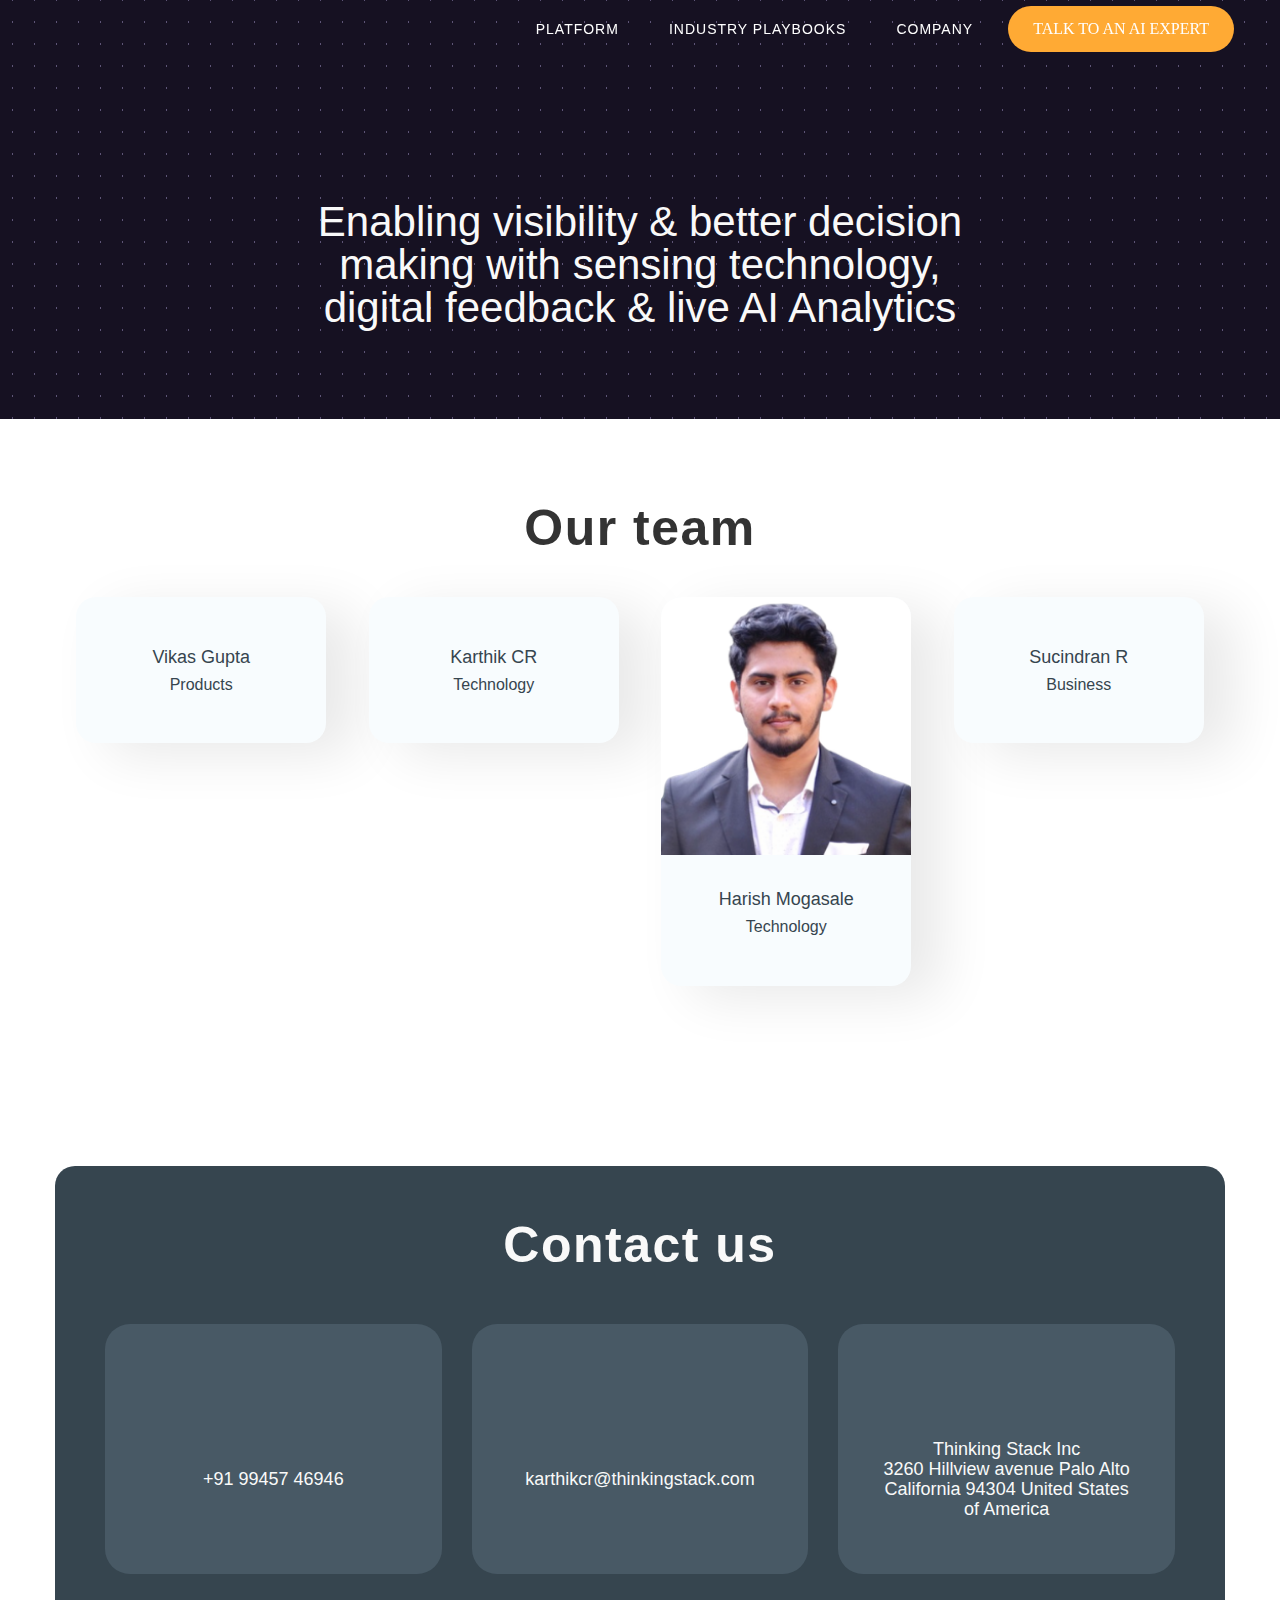
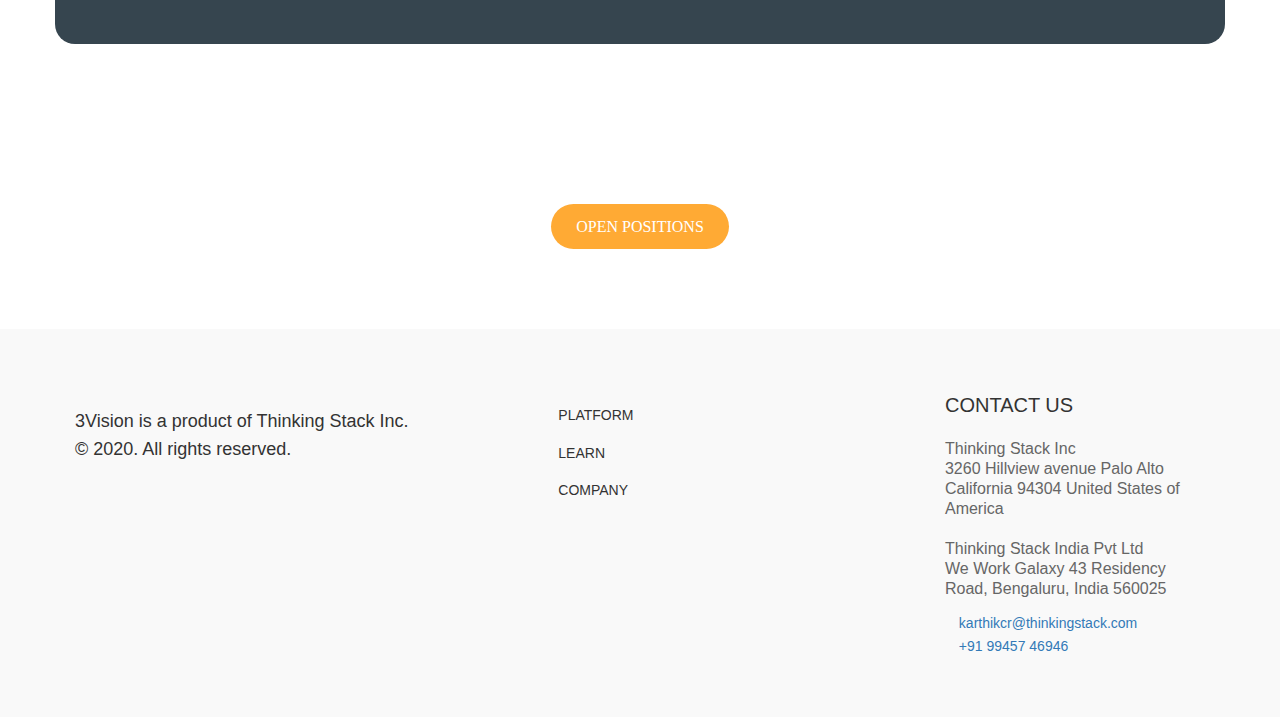
==== commit 7ca84a5e: "up" ====
--- a/company.html
+++ b/company.html
@@ -18,20 +18,39 @@
         <div class="header-about">
 
             <nav id="navbar">
-    <ul class="menu">
-        <li class="logo"><a href="./index.html"><img src="./img/logo.png" class="logo" alt=""></a></li>
-        <li class="item"><a href="#">Platform</a></li>
-        <li class="item"><a href="./index.html#capabilities">Learn</a></li>
-        <li class="item"><a href="./company.html">Company</a></li>
-        <li class="item btn-main"><a class="btn-main" href="#"><button>Talk to an AI Expert</button> </a></li>
-        <li class="toggle"><span class="bars"></span></li>
-    </ul>
-
-</nav>
+                <ul class="menu">
+                    <li class="logo"><a href="./index.html"><img src="./img/logo.png" class="logo" alt=""></a></li>
+                    <li class="item"><a href="#">Platform</a></li>
+                    <li class="item"><a>Industry Playbooks</a>
+                        <ul class="dropdown">
+                            <div class="">
+                                <li><a href="./retail.html">Retail</a></li>
+                                <li><a href="#">Government</a></li>
+                                <li><a href="#">Smart Cities</a></li>
+                                <li><a href="./manufacturing.html">Manufacturing</a></li>
+                            </div>
+                            <div class=" vl"></div>
+                            <div class="">
+
+                                <li><a href="#">Hospitality</a></li>
+                                <li><a href="#">Health & Life sciences</a></li>
+                                <li><a href="#">BFSI</a></li>
+                            </div>
+
+                        </ul>
+                    </li>
+
+                    <li class="item"><a href="./company.html">Company</a></li>
+                    <li class="item btn-main"><a class="btn-main" href="#"><button>Talk to an AI Expert</button> </a>
+                    </li>
+                    <li class="toggle"><span class="bars"></span></li>
+                </ul>
+
+            </nav>
 
             <div class="banner-content">
                 <!-- <div class="banner-title">3Vision</div> -->
-                <div class="banner-desc">Augmenting Human Perception With Actionable AI</div>
+                <div class="banner-desc">Enabling visibility & better decision making with sensing technology, digital feedback & live AI Analytics</div>
             </div>
         </div>
 
@@ -53,6 +72,10 @@
                                 <div class="member-role">
                                     Products
                                 </div>
+                                <a href="#">
+                                    <img src="./img/logo/LI-Logo.png" alt="" height="15px" class="m-t-1">
+                                </a>    
+                                
                             </div>
                         </div>
                     </div>
@@ -66,6 +89,9 @@
                                 <div class="member-role">
                                     Technology
                                 </div>
+                                <a href="#">
+                                    <img src="./img/logo/LI-Logo.png" alt="" height="15px" class="m-t-1">
+                                </a>    
                             </div>
                         </div>
                     </div>
@@ -79,6 +105,9 @@
                                 <div class="member-role">
                                     Technology
                                 </div>
+                                <a href="#">
+                                    <img src="./img/logo/LI-Logo.png" alt="" height="15px" class="m-t-1">
+                                </a>    
                             </div>
                         </div>
                     </div>
@@ -92,6 +121,9 @@
                                 <div class="member-role">
                                     Business
                                 </div>
+                                <a href="#">
+                                    <img src="./img/logo/LI-Logo.png" alt="" height="15px" class="m-t-1">
+                                </a>    
                             </div>
                         </div>
                     </div>
--- a/css/style.css
+++ b/css/style.css
@@ -685,6 +685,17 @@
   line-height: normal;
   margin: auto; }
 
+.heading-left {
+  text-align: left !important;
+}
+
+.heading-secondary{
+  font-size: 3rem;
+  font-family: "Proxima-semi", Arial, sans-serif;
+  letter-spacing: 1.2px;
+  margin: 2.5rem 0 1.5rem 0;
+}
+
 .para-main {
   font-size: 2rem;
   text-align: center;
@@ -694,6 +705,10 @@
   color: #333333;
   line-height: 3rem;
 padding: 1rem; }
+
+.para-secondary{
+  font-size: 1.6rem;
+}
 
 .itelligence-container {
   display: flex;
@@ -1001,7 +1016,9 @@
   -webkit-box-sizing: content-box;
   -moz-box-sizing: content-box;
   box-sizing: content-box;
-  height: 0; }
+  height: 0;
+width: 90%;
+margin: auto; }
 
 pre {
   overflow: auto; }
@@ -1857,6 +1874,12 @@
     overflow: hidden;
     height: 45rem;
     background: #fff;
+    transition: all 0.2s ease;
+  }
+  .slider-card:hover {
+    background: #333;
+    color: #fff;
+    border: 2px solid #333;
   }
 
   .slider-text{
@@ -1888,10 +1911,145 @@
     z-index: 1000;
     top: 50%;
     right: 0;
+    height: 3rem;
 }
 .slick-prev{
     position: absolute;
     z-index: 1000;
     top: 50%;
     left: 0;
+    height: 3rem;
+}
+
+section.split{
+padding: 3rem 0;
+}
+.flex{
+  display: flex;
+  align-items: center;
+  flex-wrap: wrap;
+}
+
+.flex-h {
+  display: flex;
+  justify-content: center;
+}
+
+.split .split-img {
+  height: 32rem;
+  max-width: 80rem;
+  box-shadow: 30px 12px 54px 0px rgba(0, 0, 0, 0.09);
+}
+
+div.watch{
+  background: #f9f9f9;
+  text-align: center;
+}
+
+.watch-btn {
+  background: transparent;
+  border: 1px solid #333;
+  display: inline-block;
+  margin: 3rem 0;
+  border-radius: 50px;
+  padding: 1rem 5rem;
+  vertical-align: bottom;
+}
+
+.watch p{
+  font-size: 1.6rem;
+  display: inline-block;
+  text-transform: uppercase;
+  font-family: "Proxima-semi", Arial, sans-serif;
+  line-height: 1;
+  color: #333;
+}
+
+.header-retail {
+  height: 90vh;
+  background: linear-gradient(to bottom, rgba(95, 95, 95, 0.1), rgba(94, 94, 94, 0.3)), url("../img/industry/retail.jpg");
+  display: flex;
+  /* flex-flow: column;
+  transition: all ease 0.3s;
+  animation: breath 20s ease;
+  animation-iteration-count: infinite; */
+ }
+  @media (max-width: 37.5em) {
+    .header-main {
+      animation: none; } }
+
+.industry-banner-content {
+  display: flex;
+  flex-direction: column;
+  align-items: center;
+  justify-content: center;
+  
+}
+
+.industry-content{
+  max-width: 70rem;
+  background: rgba(255, 170, 52, 0.78);
+  color: #f9f9f9;
+}
+
+.heading-title {
+  font-size: 6rem;
+  margin: auto;
+  width: fit-content;
+  line-height: 6.5rem;
+  font-family: "Proxima-bold", Arial, sans-serif;
+  padding-top: 3rem;
+  text-align: center;
+}
+
+
+.para-title{
+  text-align: center;
+  font-size: 1.6rem;
+  padding: 2rem 7rem 4rem 7rem;
+}
+
+ul.dropdown{
+	background: white;
+  opacity: 1;
+	position: absolute;
+  transition: all 0.5s ease;
+  display: none;
+  /* font-size: 5rem; */
+  overflow: hidden;
+  border-radius: 2px;
+}
+
+ul.dropdown li {
+  list-style-type: none;
+  max-width: 15rem;
+}
+
+ul.dropdown li a{
+  color: #000 ;
+  text-transform: capitalize;
+  text-align: left;
+  font-family: "Proxima-semi  ",Arial,sans-serif;
+  letter-spacing: 1.3px;
+}
+ul.dropdown li a:hover{
+  color: #ffaa34;
+}
+
+#navbar ul li:hover > ul
+{
+	display:flex;
+
+}
+
+#navbar ul li:hover > a{
+  color: #ffaa34;
+}
+
+.vl{
+  border-left: .1px solid #eee;
+}
+
+.integration{
+  background-color: #f9f9f9;
 }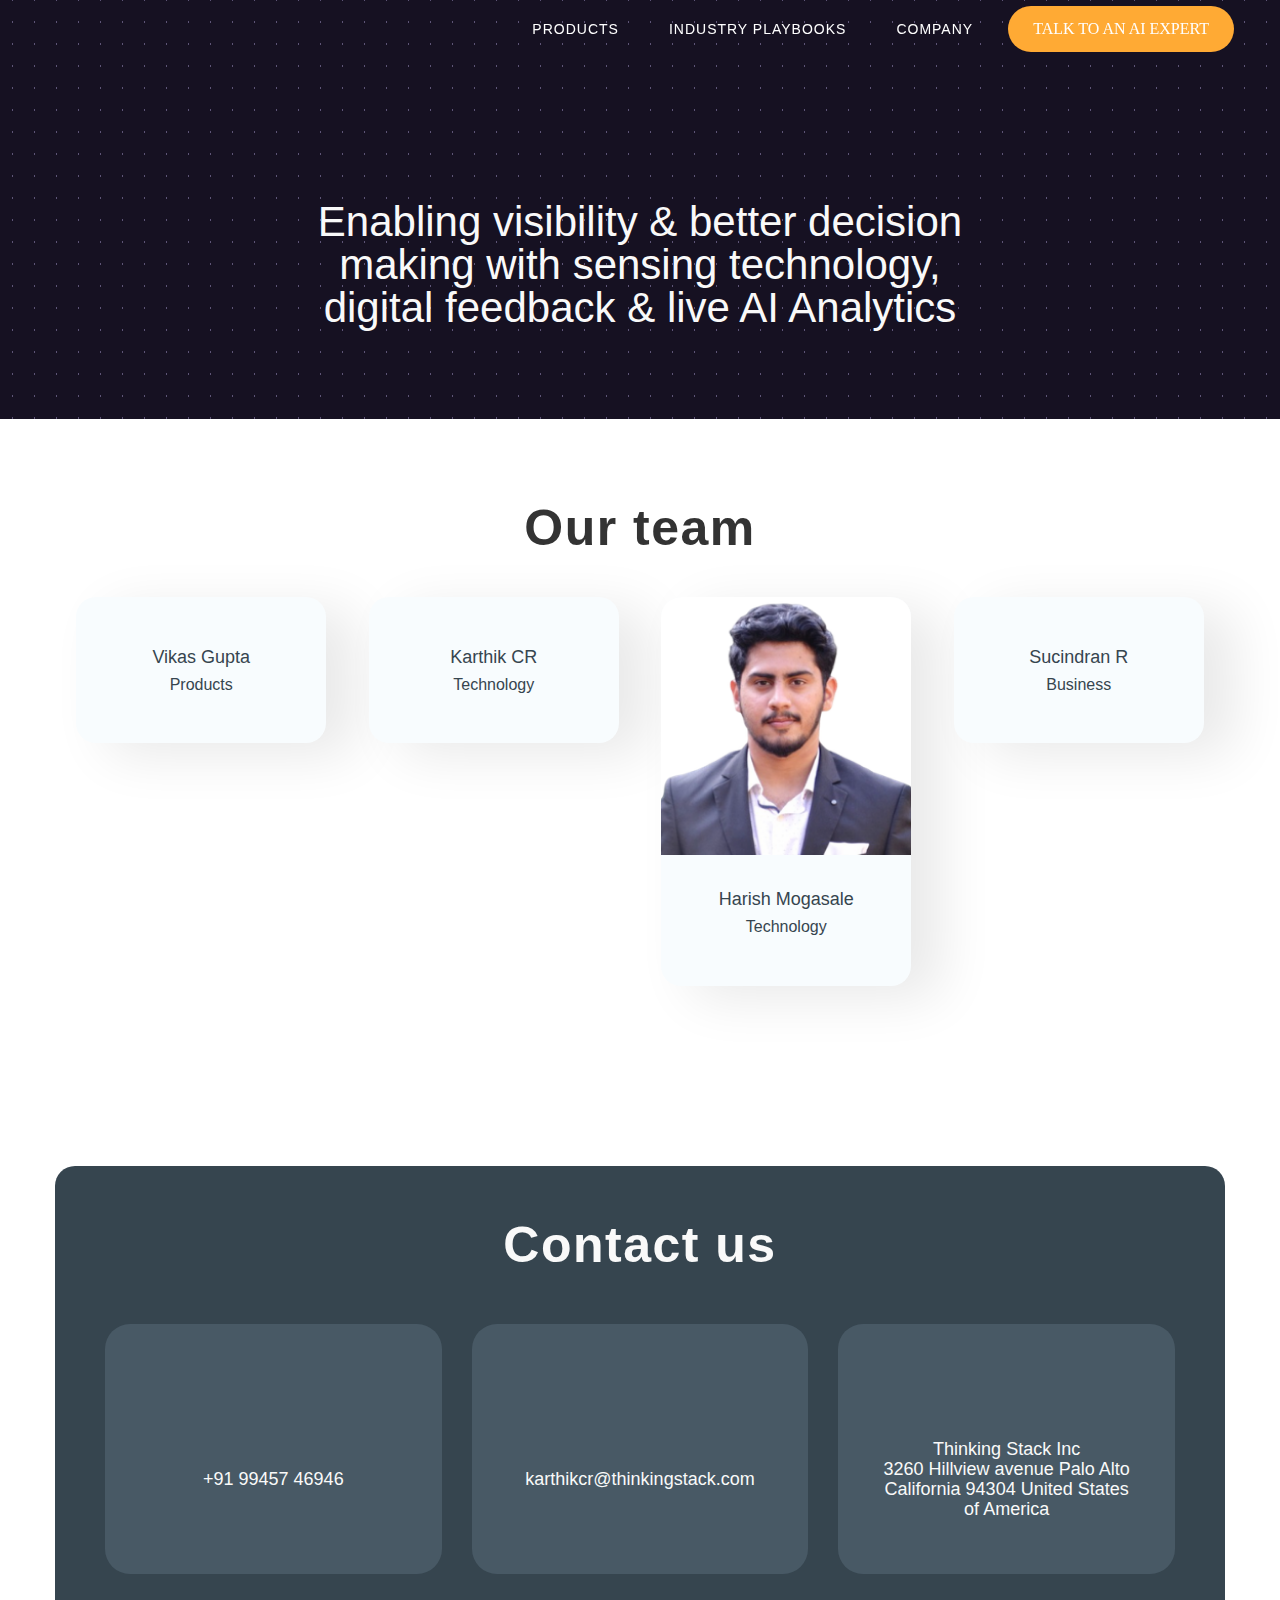
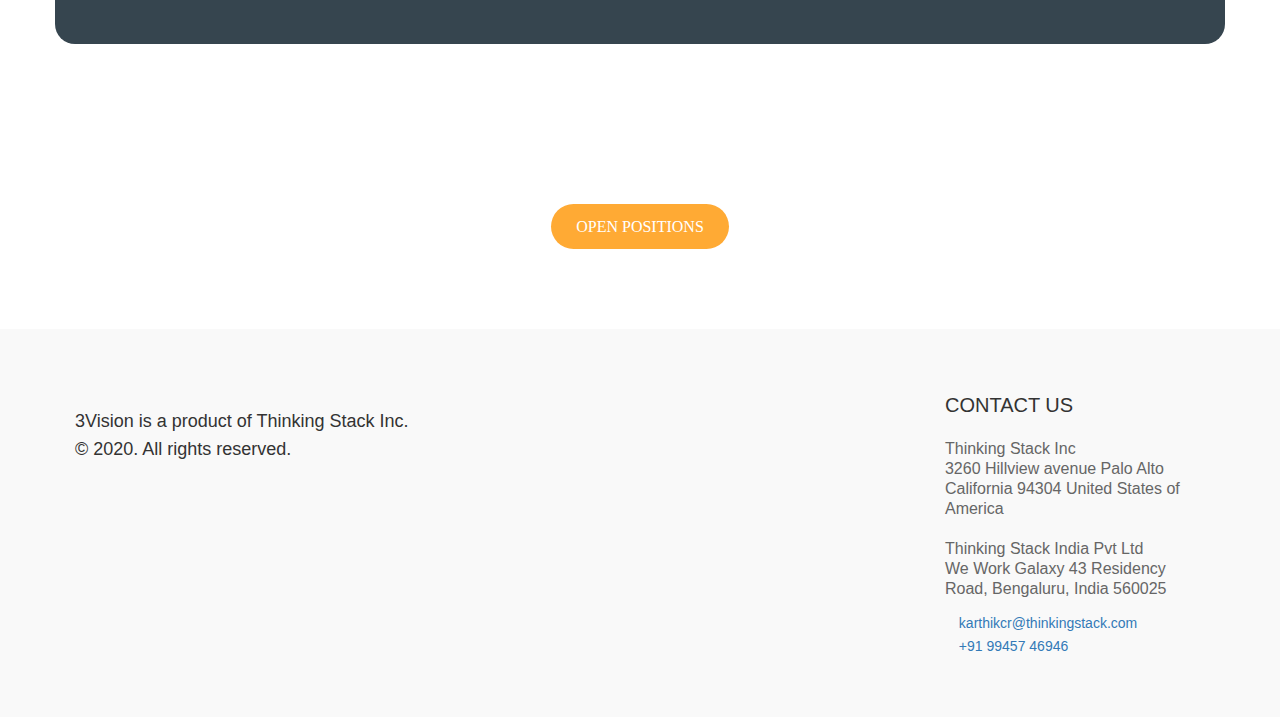
==== commit f4f6b05c: "up" ====
--- a/company.html
+++ b/company.html
@@ -20,11 +20,28 @@
             <nav id="navbar">
                 <ul class="menu">
                     <li class="logo"><a href="./index.html"><img src="./img/logo.png" class="logo" alt=""></a></li>
-                    <li class="item"><a href="#">Platform</a></li>
+                    <li class="item"><a href="#">Products</a>
+                        <ul class="dropdown">
+                            <div class="">
+                                <li><a href="#">Vision Intelligence Solutions</a></li>
+                                <li><a href="#">Platform</a></li>
+                                <li><a href="#">Edge AI</a></li>
+                                
+                            </div>
+                            <!-- <div class=" vl"></div>
+                            <div class="">
+
+                                <li><a href="#">Hospitality</a></li>
+                                <li><a href="#">Health & Life sciences</a></li>
+                                <li><a href="#">BFSI</a></li>
+                            </div> -->
+
+                        </ul>
+                    </li>
                     <li class="item"><a>Industry Playbooks</a>
                         <ul class="dropdown">
                             <div class="">
-                                <li><a href="./retail.html">Retail</a></li>
+                                <li><a href="#">Retail</a></li>
                                 <li><a href="#">Government</a></li>
                                 <li><a href="#">Smart Cities</a></li>
                                 <li><a href="./manufacturing.html">Manufacturing</a></li>
@@ -201,9 +218,9 @@
                 <div class="footer-sec-2">
                     <div class="site-links">
                         <ul>
-                            <li><a href="#">Platform</a></li>
+                            <!-- <li><a href="#">Platform</a></li>
                             <li><a href="#">Learn</a></li>
-                            <li><a href="company.html">Company</a></li>
+                            <li><a href="company.html">Company</a></li> -->
                         </ul>
                     </div>
                 </div>
--- a/css/style.css
+++ b/css/style.css
@@ -1817,6 +1817,14 @@
     height: 14rem;
     margin: 6rem 2.5rem 0 2.5rem; }
 
+    .integration-logo{
+      text-align: center;
+    }
+.integration-logo img{
+  height: 9rem;
+  margin: 6rem 2.5rem 0 2.5rem;  
+}
+
 .get-started {
   background-color: #f9f9f9;
   text-align: center; }
@@ -1922,7 +1930,7 @@
 }
 
 section.split{
-padding: 3rem 0;
+padding: 1rem 0;
 }
 .flex{
   display: flex;
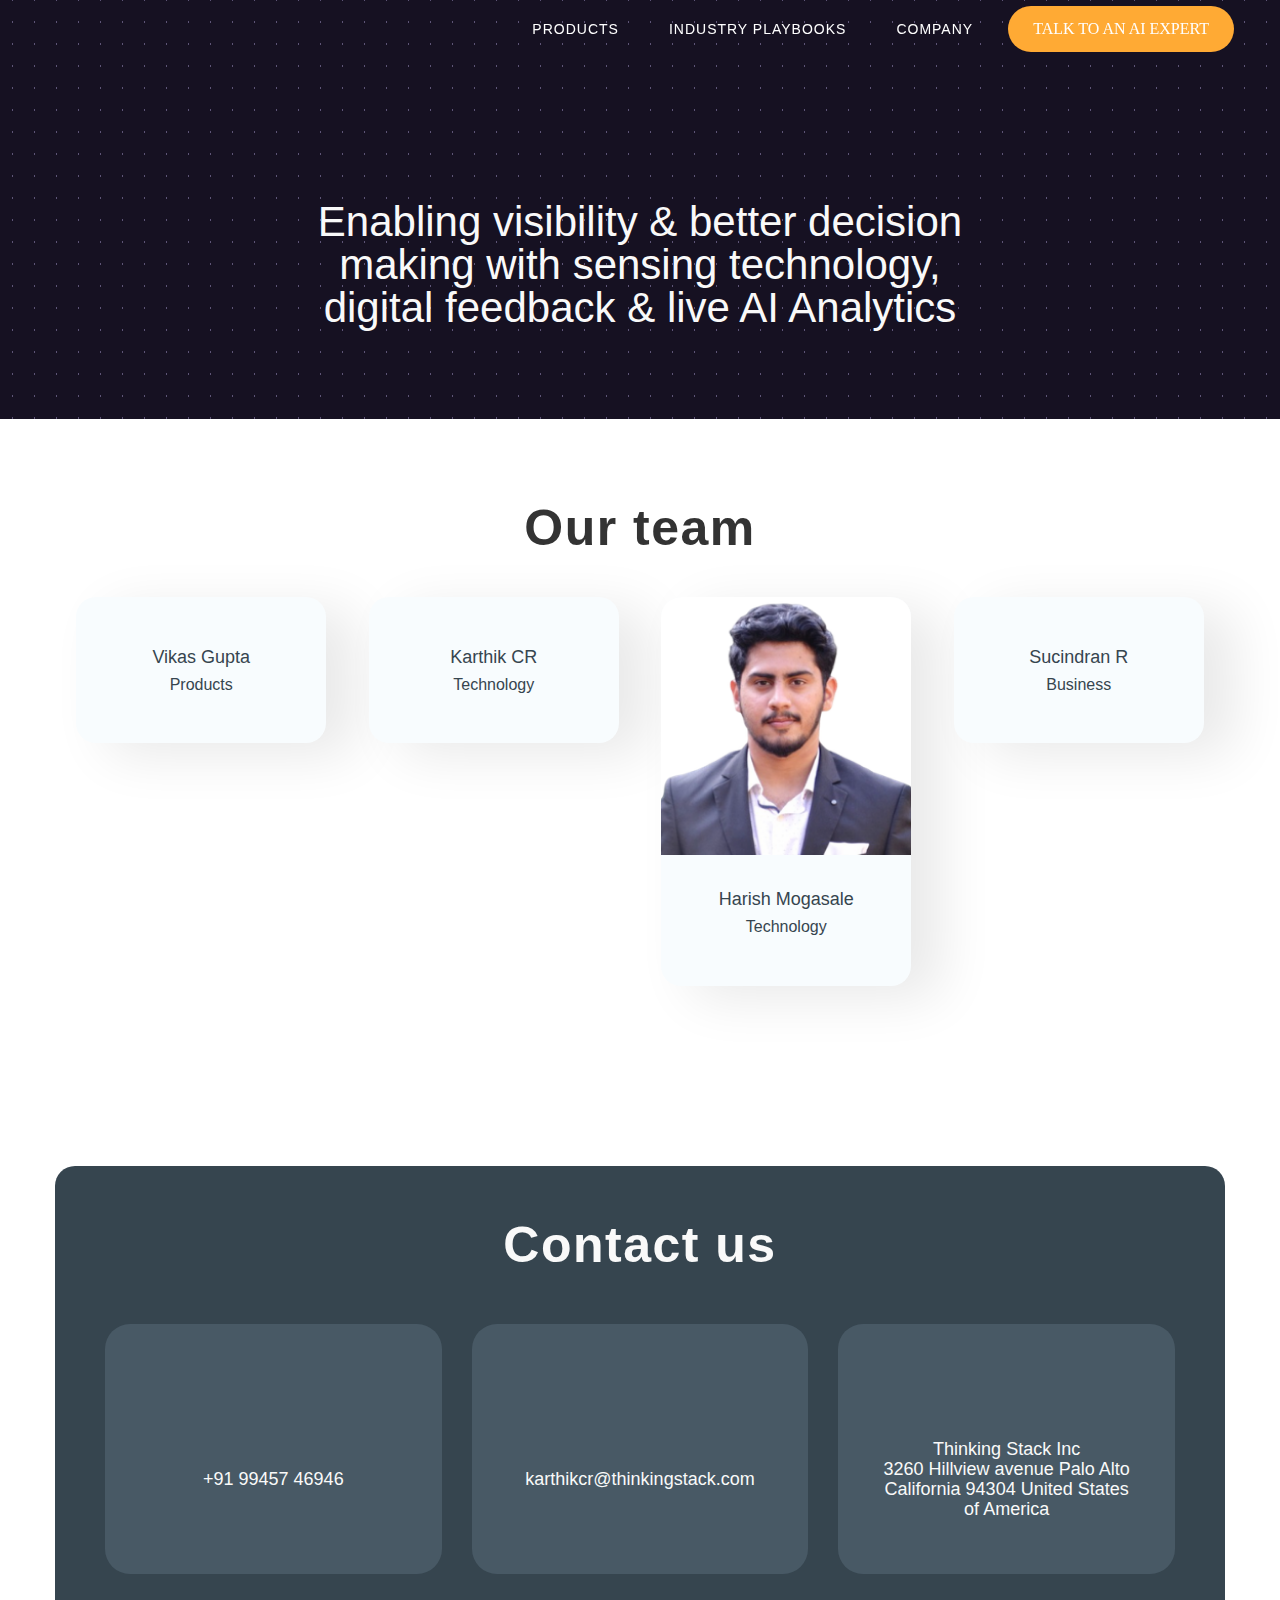
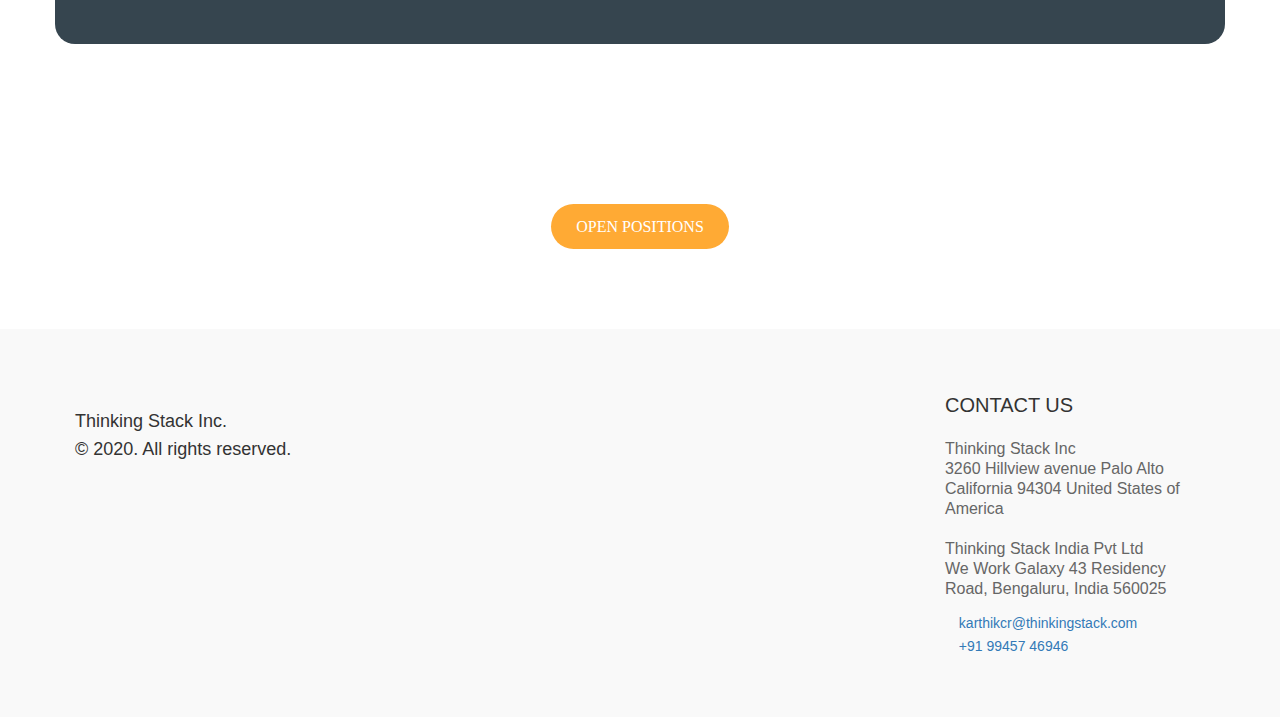
==== commit 6724bca7: "up" ====
--- a/company.html
+++ b/company.html
@@ -5,11 +5,17 @@
     <meta charset="UTF-8">
     <meta name="viewport" content="width=device-width, initial-scale=1.0">
     <link rel="stylesheet" href="css/style.css">
+    <link rel="stylesheet" href="./css/slick.css">
+
 
     <script src="./js/jquery-1.12.4.js"></script>
     <script src="./js/jquery-ui.js"></script>
+
+
+    <script src="./js/slick.js"></script>
     <script src="./js/cutsom.js"></script>
-    <title>3VisionAI</title>
+
+    <title>3Vision</title>
 
 </head>
 
@@ -18,17 +24,17 @@
         <div class="header-about">
 
             <nav id="navbar">
-                <ul class="menu">
-                    <li class="logo"><a href="./index.html"><img src="./img/logo.png" class="logo" alt=""></a></li>
-                    <li class="item"><a href="#">Products</a>
-                        <ul class="dropdown">
-                            <div class="">
-                                <li><a href="#">Vision Intelligence Solutions</a></li>
-                                <li><a href="#">Platform</a></li>
-                                <li><a href="#">Edge AI</a></li>
-                                
-                            </div>
-                            <!-- <div class=" vl"></div>
+    <ul class="menu">
+        <li class="logo"><a href="./index.html"><img src="./img/logo.png" class="logo" alt=""></a></li>
+        <li class="item"><a href="#">Products</a>
+            <ul class="dropdown">
+                <div class="">
+                    <li><a href="#">3Vision Intelligence Solutions</a></li>
+                    <li><a href="#">Platform</a></li>
+                    <li><a href="#">Edge AI</a></li>
+
+                </div>
+                <!-- <div class=" vl"></div>
                             <div class="">
 
                                 <li><a href="#">Hospitality</a></li>
@@ -36,38 +42,39 @@
                                 <li><a href="#">BFSI</a></li>
                             </div> -->
 
-                        </ul>
-                    </li>
-                    <li class="item"><a>Industry Playbooks</a>
-                        <ul class="dropdown">
-                            <div class="">
-                                <li><a href="#">Retail</a></li>
-                                <li><a href="#">Government</a></li>
-                                <li><a href="#">Smart Cities</a></li>
-                                <li><a href="./manufacturing.html">Manufacturing</a></li>
-                            </div>
-                            <div class=" vl"></div>
-                            <div class="">
-
-                                <li><a href="#">Hospitality</a></li>
-                                <li><a href="#">Health & Life sciences</a></li>
-                                <li><a href="#">BFSI</a></li>
-                            </div>
-
-                        </ul>
-                    </li>
-
-                    <li class="item"><a href="./company.html">Company</a></li>
-                    <li class="item btn-main"><a class="btn-main" href="#"><button>Talk to an AI Expert</button> </a>
-                    </li>
-                    <li class="toggle"><span class="bars"></span></li>
-                </ul>
-
-            </nav>
+            </ul>
+        </li>
+        <li class="item"><a>Industry Playbooks</a>
+            <ul class="dropdown">
+                <div class="">
+                    <li><a href="#">Retail</a></li>
+                    <li><a href="#">Government</a></li>
+                    <li><a href="./smart-cities.html">Smart Cities</a></li>
+                    <li><a href="./manufacturing.html">Manufacturing</a></li>
+                </div>
+                <div class=" vl"></div>
+                <div class="">
+
+                    <li><a href="#">Hospitality</a></li>
+                    <li><a href="#">Health & Life sciences</a></li>
+                    <li><a href="#">BFSI</a></li>
+                </div>
+
+            </ul>
+        </li>
+
+        <li class="item"><a href="./company.html">Company</a></li>
+        <li class="item btn-main"><a class="btn-main" href="#"><button>Talk to an AI Expert</button> </a>
+        </li>
+        <li class="toggle"><span class="bars"></span></li>
+    </ul>
+
+</nav>
 
             <div class="banner-content">
                 <!-- <div class="banner-title">3Vision</div> -->
-                <div class="banner-desc">Enabling visibility & better decision making with sensing technology, digital feedback & live AI Analytics</div>
+                <div class="banner-desc">Enabling visibility & better decision making with sensing technology, digital
+                    feedback & live AI Analytics</div>
             </div>
         </div>
 
@@ -89,10 +96,10 @@
                                 <div class="member-role">
                                     Products
                                 </div>
-                                <a href="#">
-                                    <img src="./img/logo/LI-Logo.png" alt="" height="15px" class="m-t-1">
-                                </a>    
-                                
+                                <a href="https://www.linkedin.com/in/guptavi/" target="_blank">
+                                    <img src="./img/logo/LI-Logo.png" alt="" height="15px" class="m-t-1">
+                                </a>
+
                             </div>
                         </div>
                     </div>
@@ -106,9 +113,9 @@
                                 <div class="member-role">
                                     Technology
                                 </div>
-                                <a href="#">
-                                    <img src="./img/logo/LI-Logo.png" alt="" height="15px" class="m-t-1">
-                                </a>    
+                                <a href="https://www.linkedin.com/in/crk11/" target="_blank">
+                                    <img src="./img/logo/LI-Logo.png" alt="" height="15px" class="m-t-1">
+                                </a>
                             </div>
                         </div>
                     </div>
@@ -122,9 +129,9 @@
                                 <div class="member-role">
                                     Technology
                                 </div>
-                                <a href="#">
-                                    <img src="./img/logo/LI-Logo.png" alt="" height="15px" class="m-t-1">
-                                </a>    
+                                <a href="https://www.linkedin.com/in/harishm95/" target="_blank">
+                                    <img src="./img/logo/LI-Logo.png" alt="" height="15px" class="m-t-1">
+                                </a>
                             </div>
                         </div>
                     </div>
@@ -138,9 +145,9 @@
                                 <div class="member-role">
                                     Business
                                 </div>
-                                <a href="#">
-                                    <img src="./img/logo/LI-Logo.png" alt="" height="15px" class="m-t-1">
-                                </a>    
+                                <a href="https://www.linkedin.com/in/sucindran/" target="_blank">
+                                    <img src="./img/logo/LI-Logo.png" alt="" height="15px" class="m-t-1">
+                                </a>
                             </div>
                         </div>
                     </div>
@@ -204,7 +211,7 @@
                 <div class="footer-sec-1">
                     <img class="logo-footer" src="img/logo.png" alt="">
                     <div class="footer-para">
-                        3Vision is a product of Thinking Stack Inc.
+                        Thinking Stack Inc.
                         <br>
                         &copy; 2020. All rights reserved.
                     </div>
@@ -241,11 +248,13 @@
                         </div>
                         <div class="contact-option">
                             <div class="email">
-                                <span class="m-r-1"><img src="img/contact-icons/close-envelope.svg" alt=""></span>
+                                <span class="m-r-1"><img src="img/contact-icons/close-envelope.svg"
+                                        alt=""></span>
                                 <a href="mailto:karthikcr@thinkingstack.com">karthikcr@thinkingstack.com</a>
                             </div>
                             <div class="tele">
-                                <span class="m-r-1"><img src="img/contact-icons/old-typical-phone.svg" alt=""></span>
+                                <span class="m-r-1"><img src="img/contact-icons/old-typical-phone.svg"
+                                        alt=""></span>
                                 <a href="tel:+91 99457 46946">+91 99457 46946</a>
 
                             </div>
--- a/css/style.css
+++ b/css/style.css
@@ -304,6 +304,10 @@
 .contain {
   overflow: hidden; }
 
+.txt-rotate {
+color: #ffaa34 ;
+}
+
 .header-main {
   height: 90vh;
   background: linear-gradient(to bottom, rgba(95, 95, 95, 0.5), rgba(94, 94, 94, 0.3)), url("../img/header.png");
@@ -315,7 +319,7 @@
   transition: all ease 0.3s;
   animation: breath 20s ease;
   animation-iteration-count: infinite; }
-  @media (max-width: 37.5em) {
+  @media (max-width: 68.5em) {
     .header-main {
       animation: none; } }
 
@@ -1814,7 +1818,7 @@
 .partner-logo {
   text-align: center; }
   .partner-logo img {
-    height: 14rem;
+    height: 13rem;
     margin: 6rem 2.5rem 0 2.5rem; }
 
     .integration-logo{
@@ -1973,15 +1977,24 @@
   color: #333;
 }
 
-.header-retail {
+.header-playbook {
   height: 90vh;
-  background: linear-gradient(to bottom, rgba(95, 95, 95, 0.1), rgba(94, 94, 94, 0.3)), url("../img/industry/retail.jpg");
+ 
   display: flex;
   /* flex-flow: column;
   transition: all ease 0.3s;
   animation: breath 20s ease;
   animation-iteration-count: infinite; */
  }
+ .manufacturing-bg {
+  background: linear-gradient(to bottom, rgba(95, 95, 95, 0.1), rgba(94, 94, 94, 0.3)), url("../img/playbook/header/manufacturing.png");
+  background-size: cover;
+ }
+
+ .smart-bg {
+  background: linear-gradient(to bottom, rgba(95, 95, 95, 0.1), rgba(94, 94, 94, 0.3)), url("../img/playbook/header/smart-cities.png");
+  background-size: cover;
+ }
   @media (max-width: 37.5em) {
     .header-main {
       animation: none; } }
@@ -1996,7 +2009,7 @@
 
 .industry-content{
   max-width: 70rem;
-  background: rgba(255, 170, 52, 0.78);
+  background: rgba(255, 170, 52, 0.9);
   color: #f9f9f9;
 }
 
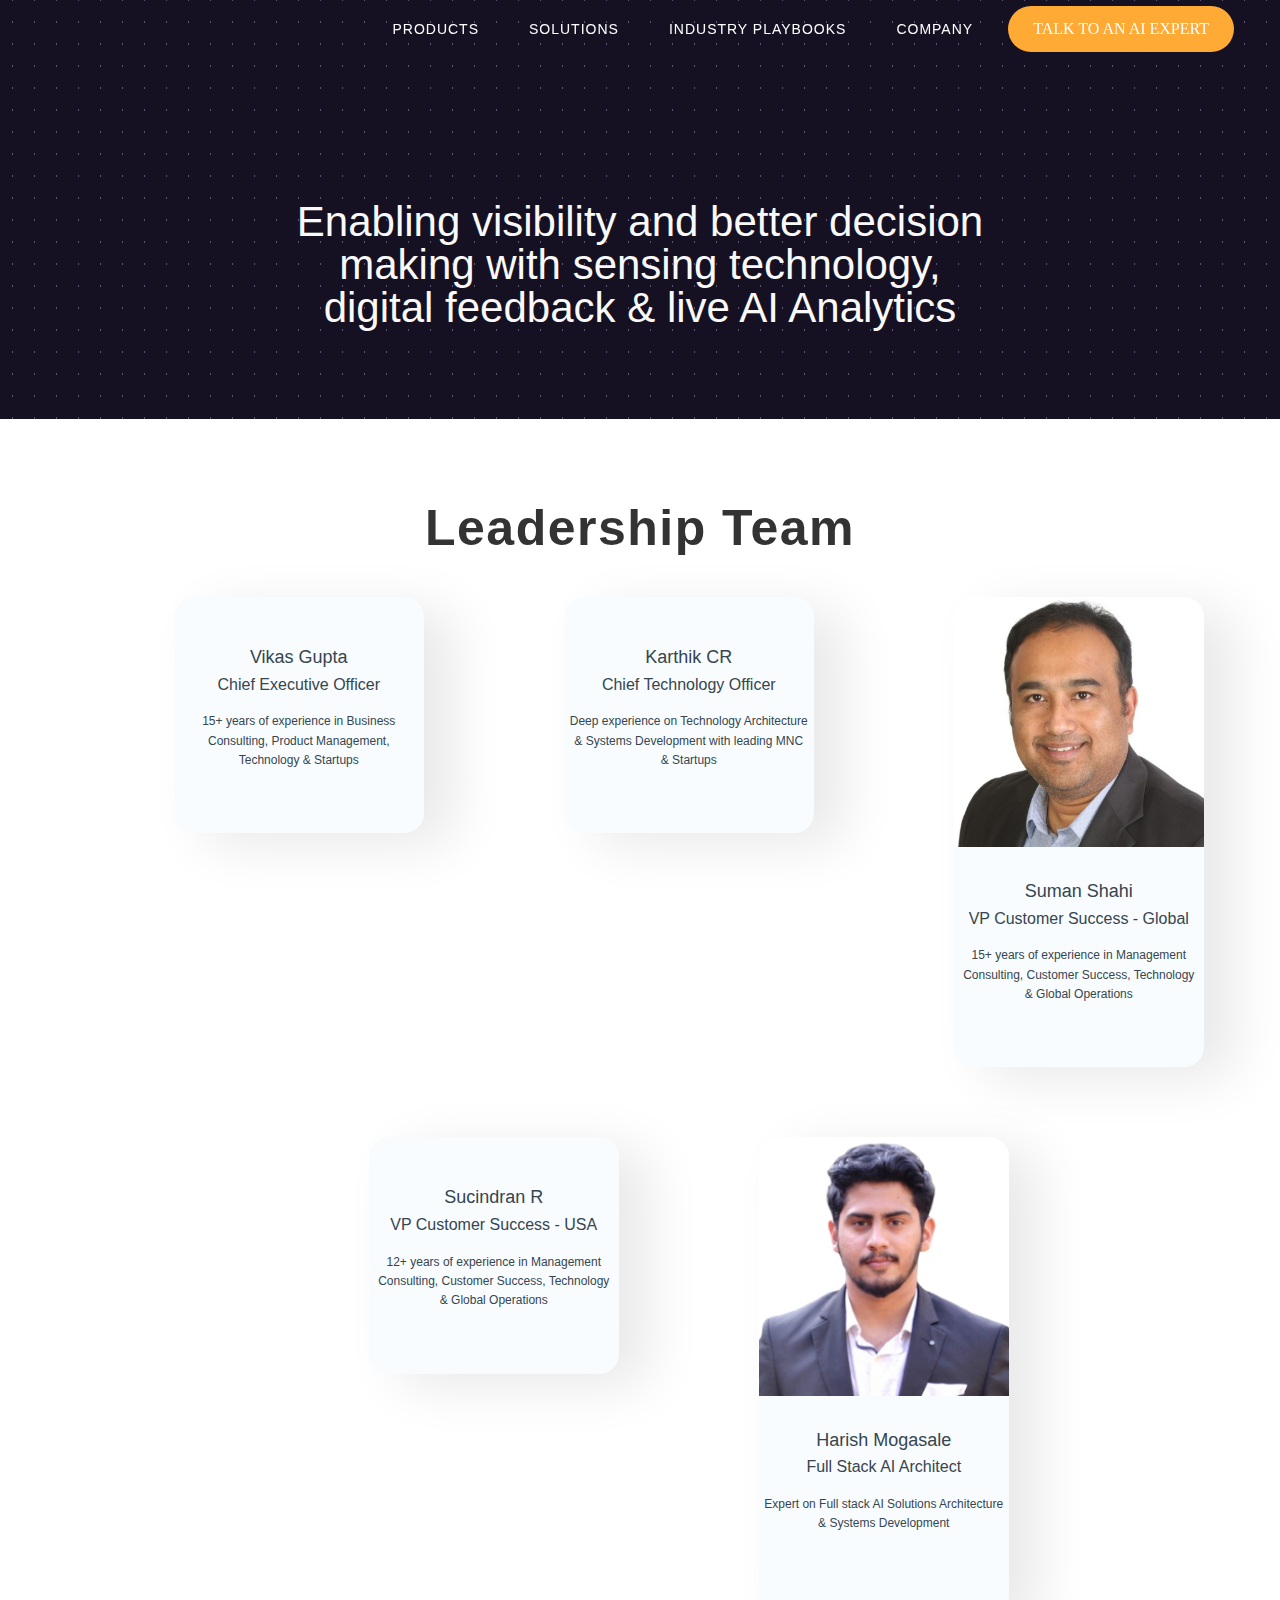
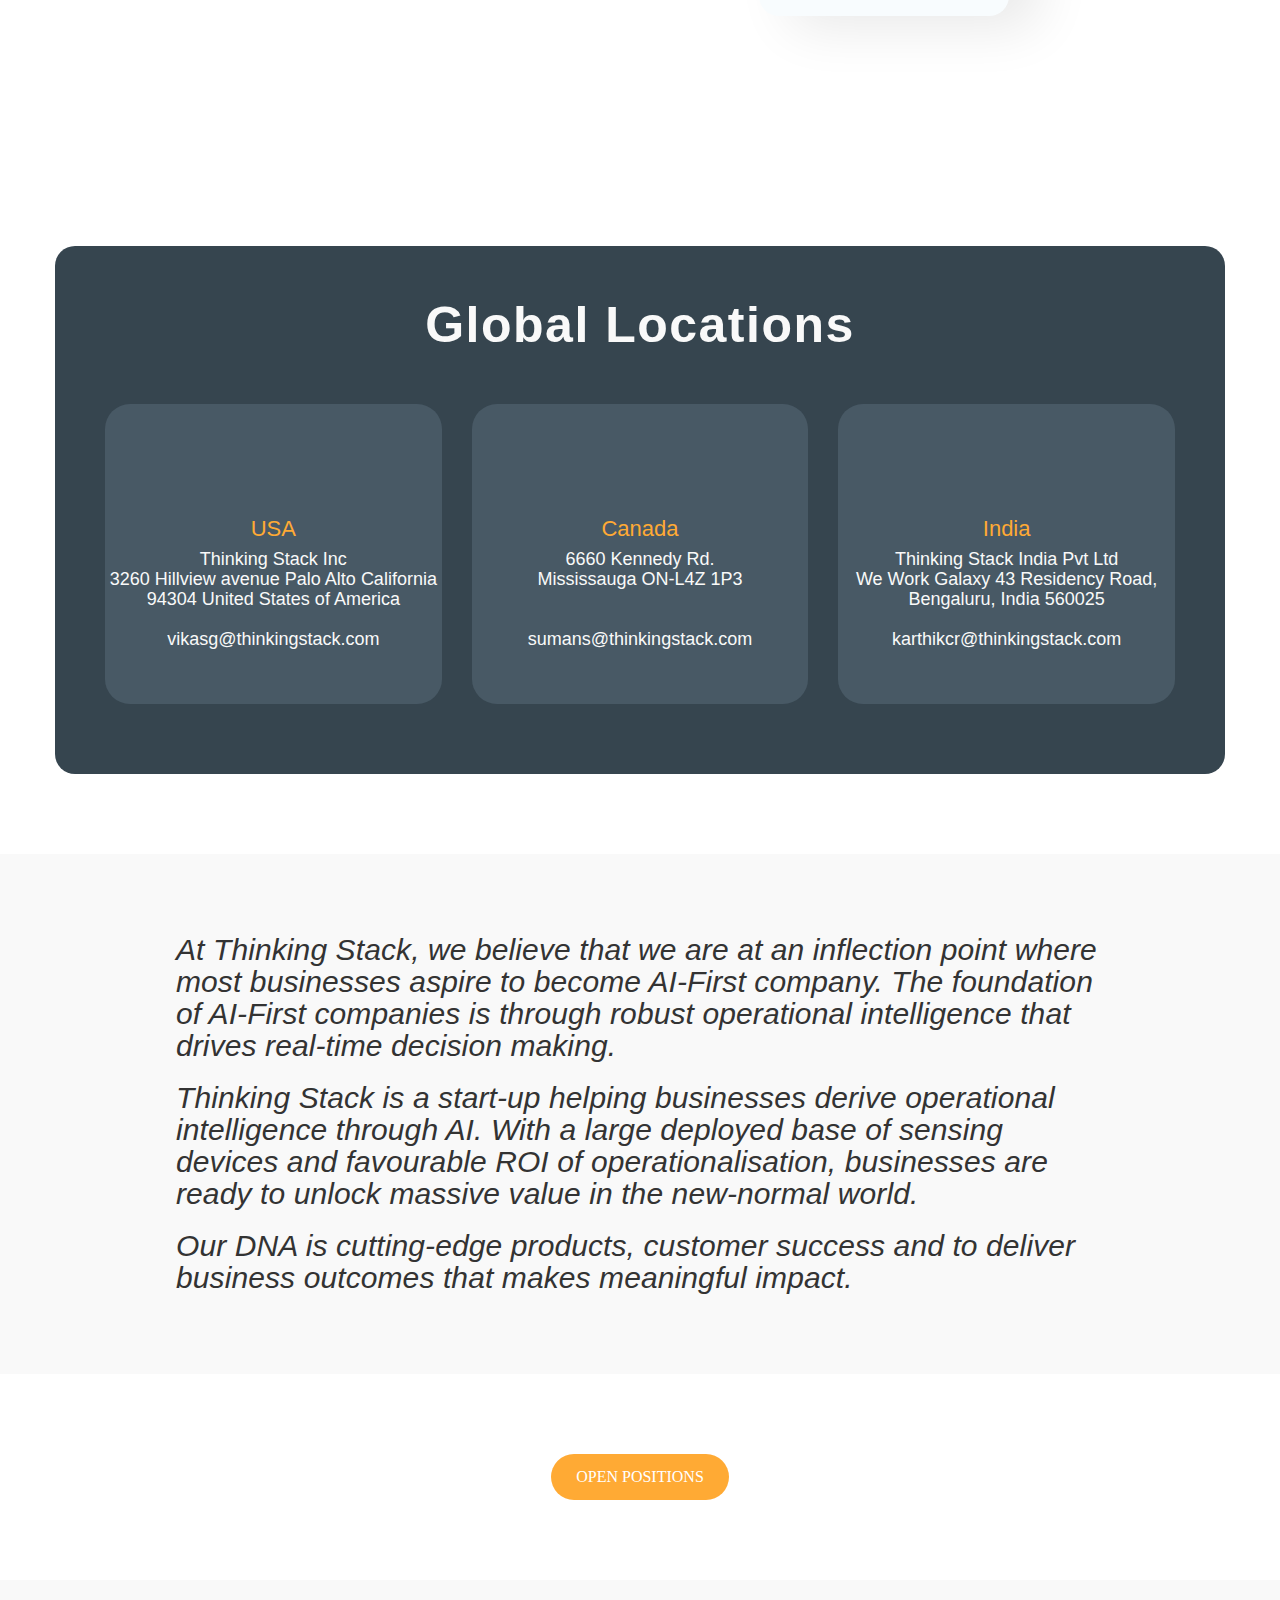
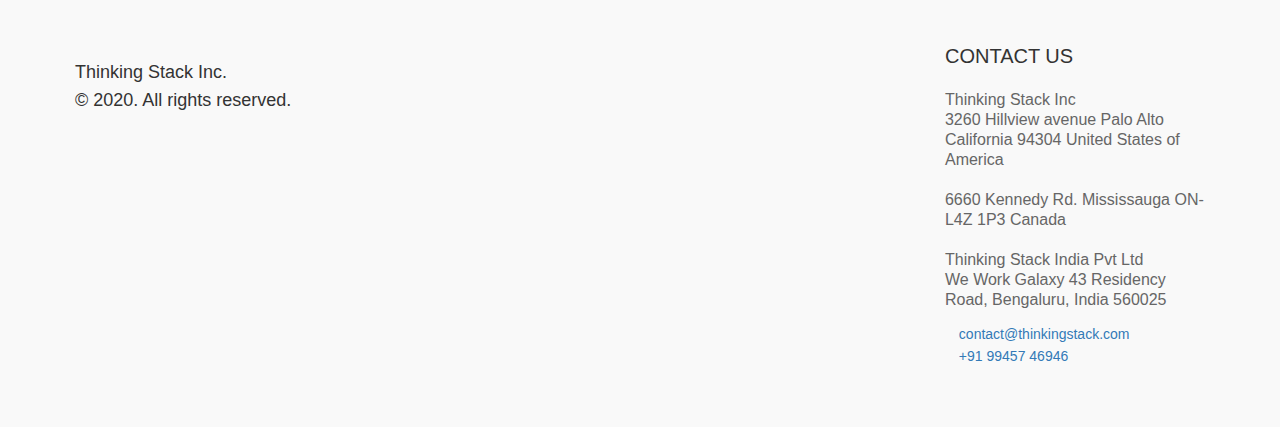
==== commit 761d6e51: "company page update" ====
--- a/company.html
+++ b/company.html
@@ -44,6 +44,24 @@
 
             </ul>
         </li>
+        <li class="item"><a href="#">Solutions</a>
+            <ul class="dropdown">
+                <div class="">
+
+
+                    <li><a href="#">Digital HACCP</a></li>
+
+                </div>
+                <!-- <div class=" vl"></div>
+                            <div class="">
+
+                                <li><a href="#">Hospitality</a></li>
+                                <li><a href="#">Health & Life sciences</a></li>
+                                <li><a href="#">BFSI</a></li>
+                            </div> -->
+
+            </ul>
+        </li>
         <li class="item"><a>Industry Playbooks</a>
             <ul class="dropdown">
                 <div class="">
@@ -73,85 +91,183 @@
 
             <div class="banner-content">
                 <!-- <div class="banner-title">3Vision</div> -->
-                <div class="banner-desc">Enabling visibility & better decision making with sensing technology, digital
+                <div class="banner-desc">Enabling visibility and better decision making with sensing technology, digital
                     feedback & live AI Analytics</div>
             </div>
         </div>
 
         <section class="team">
-            <h3 class="heading-main">Our team</h3>
+            <h3 class="heading-main">Leadership Team</h3>
 
             <div class="container m-t-4">
 
-                <div class="row">
-
-
+                <div class="row m-b-5">
+
+
+                    <div class="col-sm-offset-1 col-sm-3">
+                        <div class="team-card">
+                            <img src="./img/company/1.png" alt="" width="250px">
+                            <div class="member-info">
+                                <div class="member-name">
+                                    Vikas Gupta
+                                </div>
+                                <div class="member-role">
+                                    Chief Executive Officer
+                                </div>
+                                <div class="member-exp">
+                                    15+ years of experience in Business Consulting, Product Management, Technology &
+                                    Startups
+                                </div>
+                                <a href="https://www.linkedin.com/in/guptavi/" target="_blank">
+                                    <img src="./img/logo/LI-Logo.png" alt="" height="15px" class="m-t-1">
+                                </a>
+
+                            </div>
+                        </div>
+                    </div>
+                    <div class="col-sm-offset-1 col-sm-3">
+                        <div class="team-card">
+                            <img src="./img/company/2.png" alt="" width="250px">
+                            <div class="member-info">
+                                <div class="member-name">
+                                    Karthik CR
+                                </div>
+                                <div class="member-role">
+                                    Chief Technology Officer
+                                </div>
+                                <div class="member-exp">
+                                    Deep experience on Technology Architecture & Systems Development with leading MNC &
+                                    Startups
+                                </div>
+                                <a href="https://www.linkedin.com/in/crk11/" target="_blank">
+                                    <img src="./img/logo/LI-Logo.png" alt="" height="15px" class="m-t-1">
+                                </a>
+                            </div>
+                        </div>
+                    </div>
+
+                    <div class="col-sm-offset-1 col-sm-3">
+                        <div class="team-card">
+                            <img src="./img/company/suman.jpeg" alt="" width="250px">
+                            <div class="member-info">
+                                <div class="member-name">
+                                    Suman Shahi
+                                </div>
+                                <div class="member-role">
+                                    VP Customer Success - Global
+                                </div>
+                                <div class="member-exp">
+                                    15+ years of experience in Management Consulting, Customer Success, Technology &
+                                    Global Operations
+                                </div>
+                                <a href="https://www.linkedin.com/in/suman-shahi-itops/" target="_blank">
+                                    <img src="./img/logo/LI-Logo.png" alt="" height="15px" class="m-t-1">
+                                </a>
+                            </div>
+                        </div>
+                    </div>
+
+
+
+                </div>
+                <div class="row m-b-5">
+                    <div class="col-sm-offset-3 col-sm-3">
+                        <div class="team-card">
+                            <img src="./img/company/3.png" alt="" width="250px">
+                            <div class="member-info">
+                                <div class="member-name">
+                                    Sucindran R
+                                </div>
+                                <div class="member-role">
+                                    VP Customer Success - USA
+                                </div>
+                                <div class="member-exp">
+                                    12+ years of experience in Management Consulting, Customer Success, Technology &
+                                    Global Operations
+                                </div>
+                                <a href="https://www.linkedin.com/in/sucindran/" target="_blank">
+                                    <img src="./img/logo/LI-Logo.png" alt="" height="15px" class="m-t-1">
+                                </a>
+                            </div>
+                        </div>
+                    </div>
+                    <div class="col-sm-offset-1 col-sm-3">
+                        <div class="team-card">
+                            <img src="./img/company/4.png" alt="" width="250px">
+                            <div class="member-info">
+                                <div class="member-name">
+                                    Harish Mogasale
+                                </div>
+                                <div class="member-role">
+                                    Full Stack AI Architect
+                                </div>
+                                <div class="member-exp">
+                                    Expert on Full stack AI Solutions Architecture & Systems Development
+                                </div>
+
+                                <a href="https://www.linkedin.com/in/harishm95/" target="_blank">
+                                    <img src="./img/logo/LI-Logo.png" alt="" height="15px" class="m-t-1">
+                                </a>
+                            </div>
+                        </div>
+                    </div>
+                    <!-- <div class="col-sm-3">
+                        <div class="team-card">
+                            <img src="./img/company/avinash.png" alt="" width="250px">
+                            <div class="member-info">
+                                <div class="member-name">
+                                    Avinash Tiwari
+                                </div>
+                                <div class="member-role">
+                                    Full Stack Developer
+                                </div>
+                                <div class="member-exp">
+                                    Experienced on Full stack Architecture & Software Development
+                                </div>
+                                <a href="https://www.linkedin.com/in/avi9ash/" target="_blank">
+                                    <img src="./img/logo/LI-Logo.png" alt="" height="15px" class="m-t-1">
+                                </a>
+                            </div>
+                        </div>
+                    </div>
                     <div class="col-sm-3">
                         <div class="team-card">
-                            <img src="./img/company/1.png" alt="" width="250px">
-                            <div class="member-info">
-                                <div class="member-name">
-                                    Vikas Gupta
-                                </div>
-                                <div class="member-role">
-                                    Products
-                                </div>
-                                <a href="https://www.linkedin.com/in/guptavi/" target="_blank">
-                                    <img src="./img/logo/LI-Logo.png" alt="" height="15px" class="m-t-1">
-                                </a>
-
+                            <img src="./img/company/sourav.png" alt="" width="250px">
+                            <div class="member-info">
+                                <div class="member-name">
+                                    Sourav Kumar
+                                </div>
+                                <div class="member-role">
+                                    Full Stack Developer
+                                </div>
+                                <div class="member-exp">
+                                    Experienced on Full stack Architecture & Software Development
+                                </div>
+                                <a href="https://www.linkedin.com/in/sourav13/" target="_blank">
+                                    <img src="./img/logo/LI-Logo.png" alt="" height="15px" class="m-t-1">
+                                </a>
                             </div>
                         </div>
                     </div>
                     <div class="col-sm-3">
                         <div class="team-card">
-                            <img src="./img/company/2.png" alt="" width="250px">
-                            <div class="member-info">
-                                <div class="member-name">
-                                    Karthik CR
-                                </div>
-                                <div class="member-role">
-                                    Technology
-                                </div>
-                                <a href="https://www.linkedin.com/in/crk11/" target="_blank">
-                                    <img src="./img/logo/LI-Logo.png" alt="" height="15px" class="m-t-1">
-                                </a>
-                            </div>
-                        </div>
-                    </div>
-                    <div class="col-sm-3">
-                        <div class="team-card">
-                            <img src="./img/company/4.png" alt="" width="250px">
-                            <div class="member-info">
-                                <div class="member-name">
-                                    Harish Mogasale
-                                </div>
-                                <div class="member-role">
-                                    Technology
-                                </div>
-                                <a href="https://www.linkedin.com/in/harishm95/" target="_blank">
-                                    <img src="./img/logo/LI-Logo.png" alt="" height="15px" class="m-t-1">
-                                </a>
-                            </div>
-                        </div>
-                    </div>
-                    <div class="col-sm-3">
-                        <div class="team-card">
-                            <img src="./img/company/3.png" alt="" width="250px">
-                            <div class="member-info">
-                                <div class="member-name">
-                                    Sucindran R
-                                </div>
-                                <div class="member-role">
-                                    Business
-                                </div>
-                                <a href="https://www.linkedin.com/in/sucindran/" target="_blank">
-                                    <img src="./img/logo/LI-Logo.png" alt="" height="15px" class="m-t-1">
-                                </a>
-                            </div>
-                        </div>
-                    </div>
-
+                            <img src="./img/company/aniket.png" alt="" width="250px">
+                            <div class="member-info">
+                                <div class="member-name">
+                                    Aniket Vishal
+                                </div>
+                                <div class="member-role">
+                                    Full Stack Developer
+                                </div>
+                                <div class="member-exp">
+                                    Experienced on Full stack Architecture & Software Development
+                                </div>
+                                <a href="https://www.linkedin.com/in/aniketvishal76/" target="_blank">
+                                    <img src="./img/logo/LI-Logo.png" alt="" height="15px" class="m-t-1">
+                                </a>
+                            </div>
+                        </div>
+                    </div> -->
                 </div>
 
             </div>
@@ -161,35 +277,53 @@
 
         <section class="contact">
             <div class="container p-t-5 p-r-5 p-b-5 p-l-5">
-                <h3 class="heading-main m-b-5">Contact us</h3>
+                <h3 class="heading-main m-b-5">Global Locations</h3>
                 <div class="row">
                     <div class="col-sm-4">
                         <div class="contact-card">
-                            <img src="./img/about/icons/communications.svg" alt="">
-                            <div class="tele">+91 99457 46946</div>
-                            <!-- <div class="tele">+91 9632153588</div> -->
-
-                        </div>
-                    </div>
-
-                    <div class="col-sm-4">
-                        <div class="contact-card">
-                            <img src="./img/about/icons/note.svg" alt="">
-                            <div class="tele">karthikcr@thinkingstack.com</div>
-                            <!-- <div class="tele">+support@thinkingstack.com</div> -->
-                        </div>
-                    </div>
-
-                    <div class="col-sm-4">
-                        <div class="contact-card">
                             <img src="./img/about/icons/pointer.svg" alt="">
-                            <div class="tele">
+                            <!-- <div class="tele">+91 99457 46946</div> -->
+                            <div class="ou">USA</div>
+                            <div class="add">
                                 Thinking Stack Inc<br>
                                 3260 Hillview avenue
                                 Palo Alto California 94304
                                 United States of America
                             </div>
-
+                            <div class="tele">vikasg@thinkingstack.com</div>
+
+                            <!-- <div class="tele">+91 9632153588</div> -->
+
+                        </div>
+                    </div>
+
+                    <div class="col-sm-4">
+                        <div class="contact-card">
+                            <img src="./img/about/icons/pointer.svg" alt="">
+                            <div class="ou">Canada</div>
+
+                            <!-- <div class="tele">+support@thinkingstack.com</div> -->
+                            <div class="add">
+                                6660 Kennedy Rd. <br>
+                                Mississauga
+                                ON-L4Z 1P3
+                            </div>
+                            <div class="tele">sumans@thinkingstack.com</div>
+
+                        </div>
+                    </div>
+
+                    <div class="col-sm-4">
+                        <div class="contact-card">
+                            <img src="./img/about/icons/pointer.svg" alt="">
+                            <div class="ou">India</div>
+
+                            <!-- <div class="tele">+support@thinkingstack.com</div> -->
+                            <div class="add">
+                                Thinking Stack India Pvt Ltd <br>
+                                We Work Galaxy 43 Residency Road, Bengaluru, India 560025
+                            </div>
+                            <div class="tele">karthikcr@thinkingstack.com</div>
 
                         </div>
                     </div>
@@ -197,6 +331,27 @@
 
             </div>
         </section>
+
+        <div class="mission">
+            <p>
+                At Thinking Stack, we believe that we are at an inflection point where most businesses aspire to become
+                AI-First company. The foundation of AI-First companies is through robust operational intelligence that drives
+                real-time decision making.
+
+            </p>
+            <p>
+
+                Thinking Stack is a start-up helping businesses derive operational intelligence through AI. With a large
+                deployed base of sensing devices and favourable ROI of operationalisation, businesses are ready to
+                unlock massive value in the new-normal world. 
+
+            </p>
+            <p>
+
+                Our DNA is cutting-edge products, customer success and to deliver business outcomes that makes
+                meaningful impact.
+            </p>
+        </div>
 
         <section class="open-positions">
 
@@ -242,19 +397,21 @@
                             Palo Alto California 94304
                             United States of America
                             <br><br>
+                            6660 Kennedy Rd.
+                            Mississauga ON-L4Z 1P3
+                            Canada
+                            <br><br>
                             Thinking Stack India Pvt Ltd<br>
                             We Work Galaxy
                             43 Residency Road, Bengaluru, India 560025
                         </div>
                         <div class="contact-option">
                             <div class="email">
-                                <span class="m-r-1"><img src="img/contact-icons/close-envelope.svg"
-                                        alt=""></span>
-                                <a href="mailto:karthikcr@thinkingstack.com">karthikcr@thinkingstack.com</a>
+                                <span class="m-r-1"><img src="img/contact-icons/close-envelope.svg" alt=""></span>
+                                <a href="mailto:karthikcr@thinkingstack.com">contact@thinkingstack.com</a>
                             </div>
                             <div class="tele">
-                                <span class="m-r-1"><img src="img/contact-icons/old-typical-phone.svg"
-                                        alt=""></span>
+                                <span class="m-r-1"><img src="img/contact-icons/old-typical-phone.svg" alt=""></span>
                                 <a href="tel:+91 99457 46946">+91 99457 46946</a>
 
                             </div>
--- a/css/style.css
+++ b/css/style.css
@@ -856,7 +856,13 @@
   -moz-box-shadow: 30px 12px 54px 0px rgba(0, 0, 0, 0.09);
   box-shadow: 30px 12px 54px 0px rgba(0, 0, 0, 0.09);
   margin-bottom: 2rem;
-  background: #f8fcfe; }
+  background: #f8fcfe; 
+  transition: all 0.3s ease;
+
+}
+  .team-card:hover{
+    transform: scale(1.1);
+  }
   .team-card .member-info {
     text-align: center;
     color: #36454f;
@@ -875,15 +881,52 @@
   flex: 1;
   flex-direction: column;
   align-items: center;
-  height: 25rem;
+  min-height: 30rem;
   justify-content: center;
   margin-bottom: 2rem; }
+
+
   .contact-card img {
     padding: 3rem; }
   .contact-card .tele {
     font-size: 1.8rem;
     max-width: 25rem;
-    line-height: 2rem; }
+    line-height: 2rem;
+    margin: .5rem 0;
+   }
+   .contact-card .add {
+    font-size: 1.8rem;
+    line-height: 2rem;
+    margin: .5rem 0;
+    height: 7rem;
+   }
+   .contact-card .ou {
+    font-size: 2.2rem;
+    line-height: 2rem;
+    margin: .5rem 0;
+    font-family: "Proxima-semi",Arial,sans-serif;
+    color: var(--color-primary);
+   }
+
+   .mission{
+    text-align: center;
+    background-color: #f9f9f9;
+    padding: 6rem;
+
+   }
+   .mission p {
+     margin: 2rem auto;
+     text-align: left;
+     font-size: 3rem;
+     line-height: 3.2rem;
+    font-family: "Proxima",Arial,sans-serif;
+    letter-spacing: .1px;
+    max-width: 80%;
+    font-style: italic;
+
+  
+
+   }
 
 .discover-card {
   box-shadow: 0px 11px 15px 0px rgba(0, 0, 0, 0.09);
@@ -2043,7 +2086,7 @@
 
 ul.dropdown li {
   list-style-type: none;
-  max-width: 15rem;
+  max-width: 20rem;
 }
 
 ul.dropdown li a{
@@ -2073,4 +2116,15 @@
 
 .integration{
   background-color: #f9f9f9;
+}
+
+.member-exp{
+  font-size: 1.2rem;
+  margin: 1rem 0;
+  min-height: 7rem;
+  padding: .5rem;
+}
+
+.team-card img {
+  background: #fff;
 }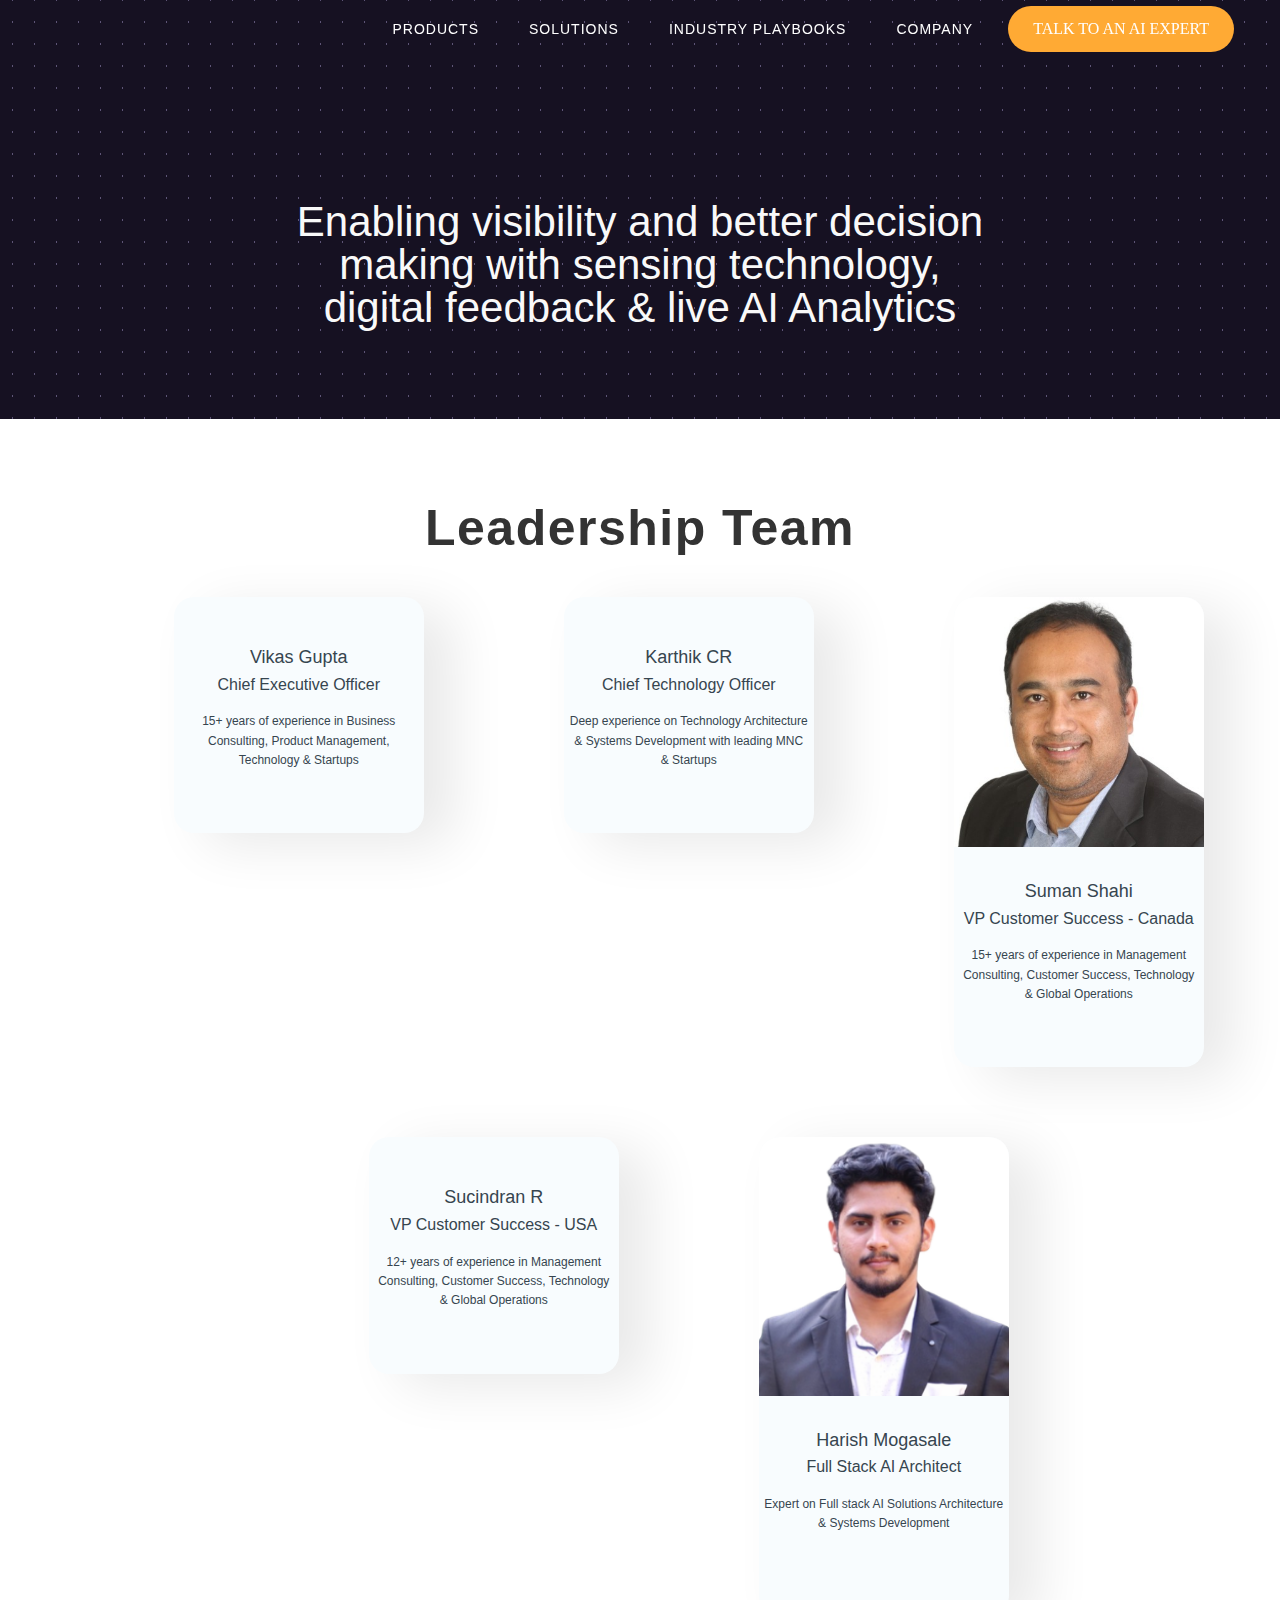
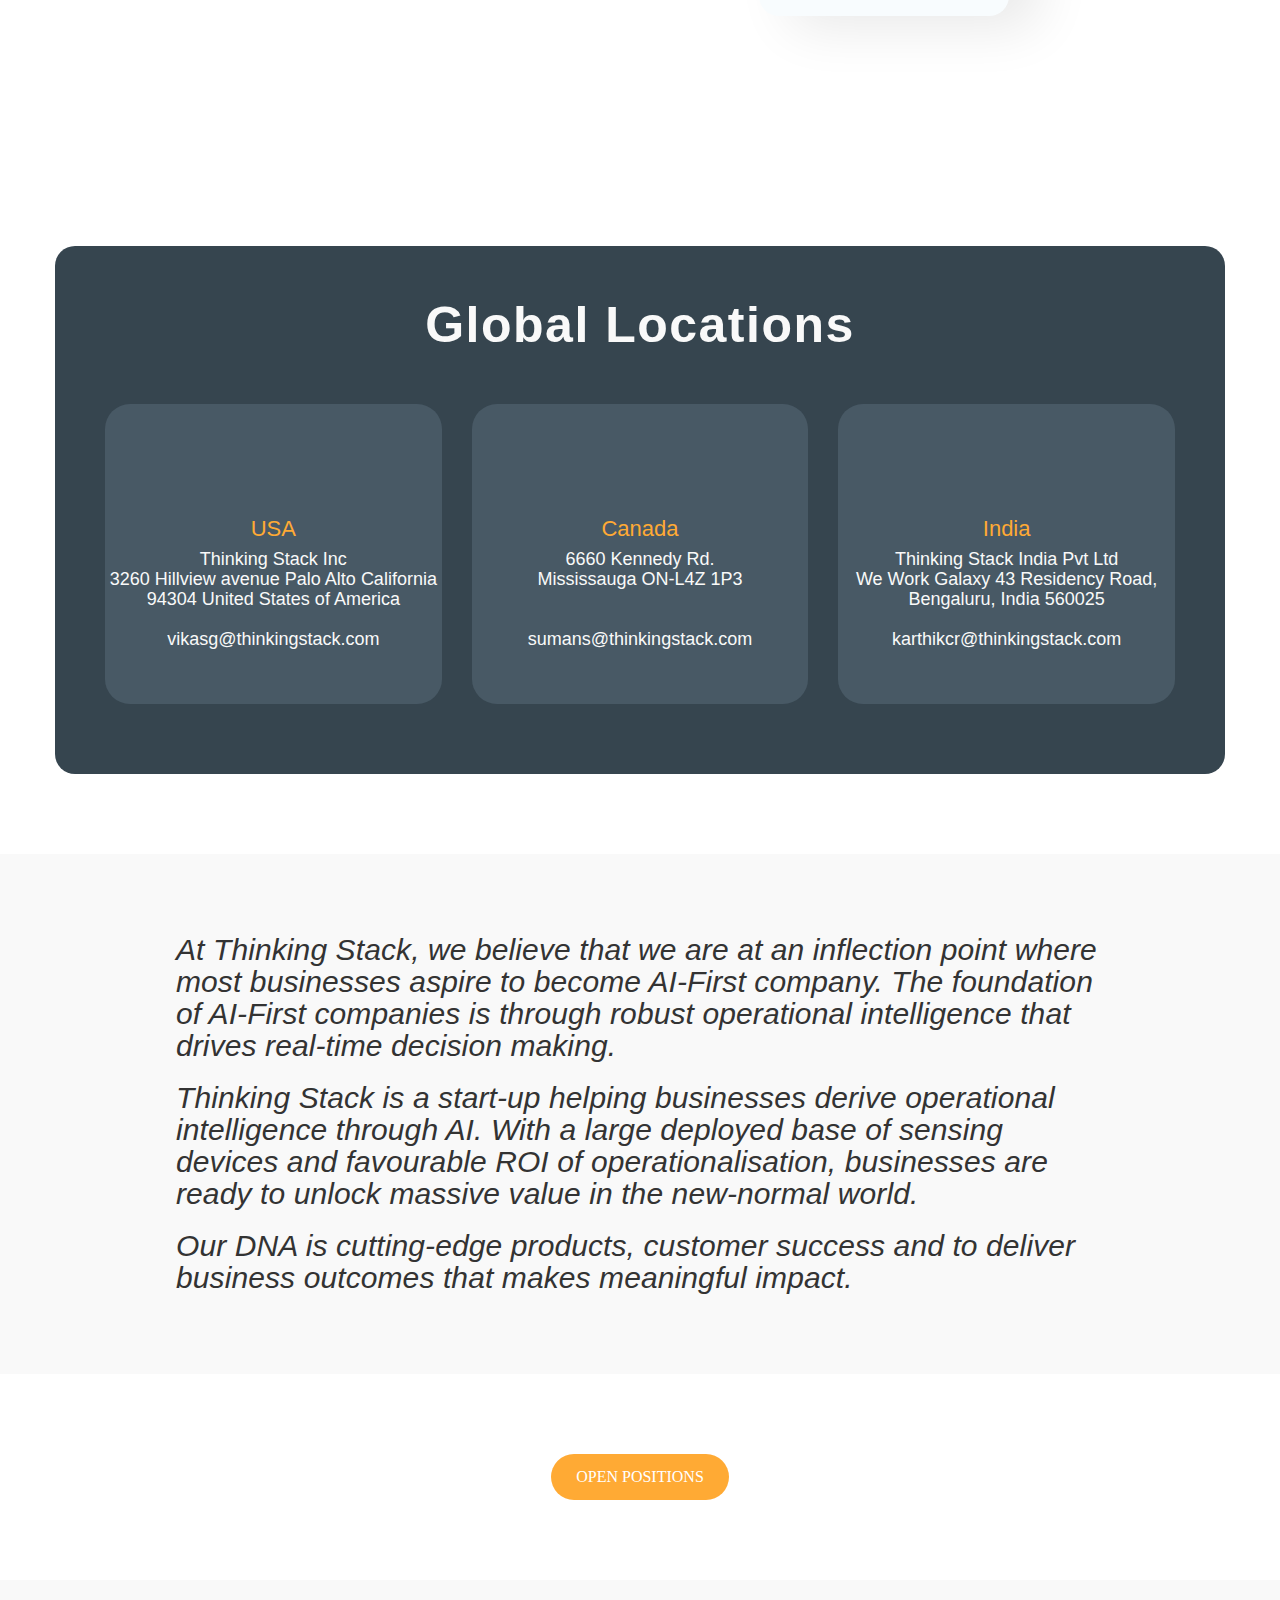
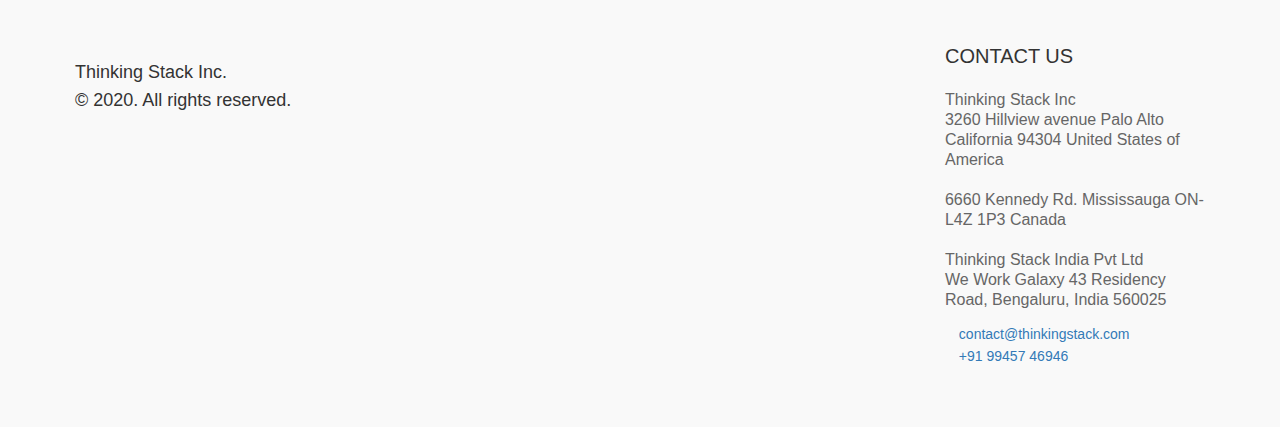
==== commit 011173d6: "company page update" ====
--- a/company.html
+++ b/company.html
@@ -154,7 +154,7 @@
                                     Suman Shahi
                                 </div>
                                 <div class="member-role">
-                                    VP Customer Success - Global
+                                    VP Customer Success - Canada
                                 </div>
                                 <div class="member-exp">
                                     15+ years of experience in Management Consulting, Customer Success, Technology &
